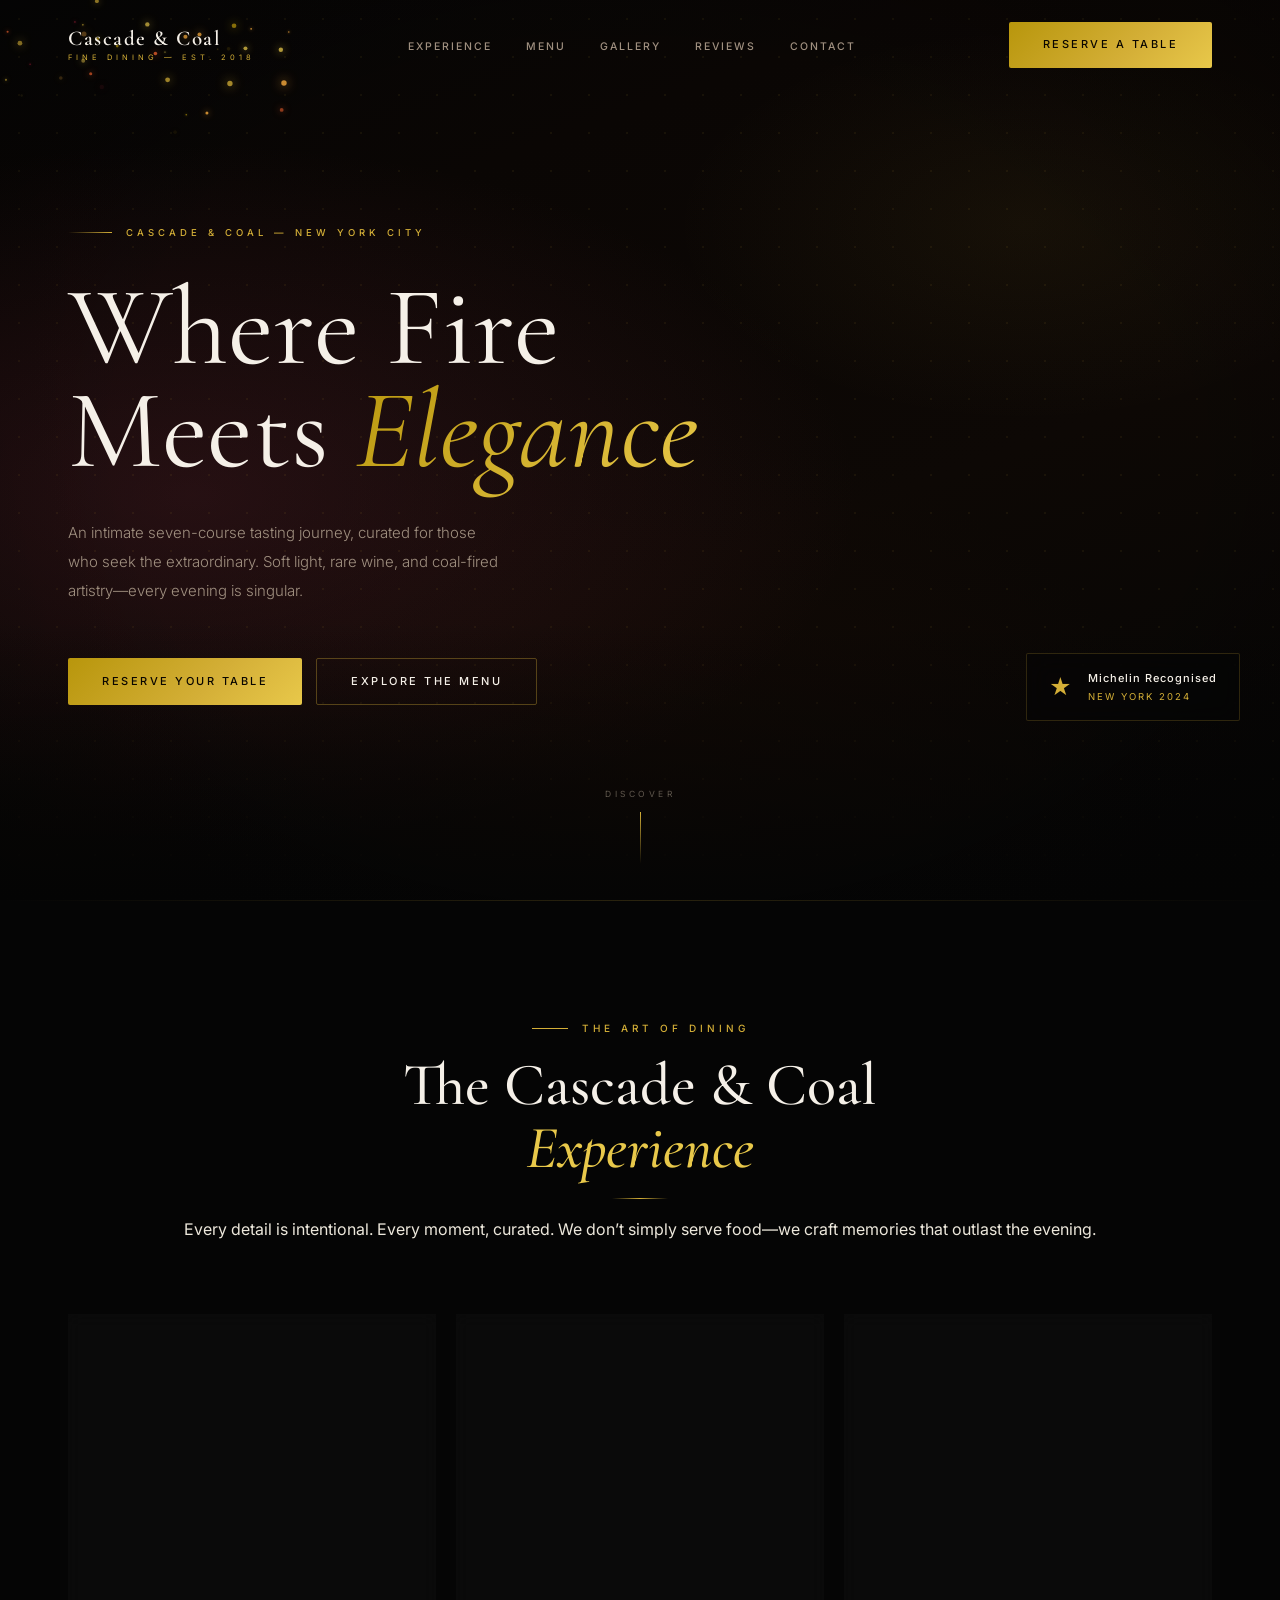
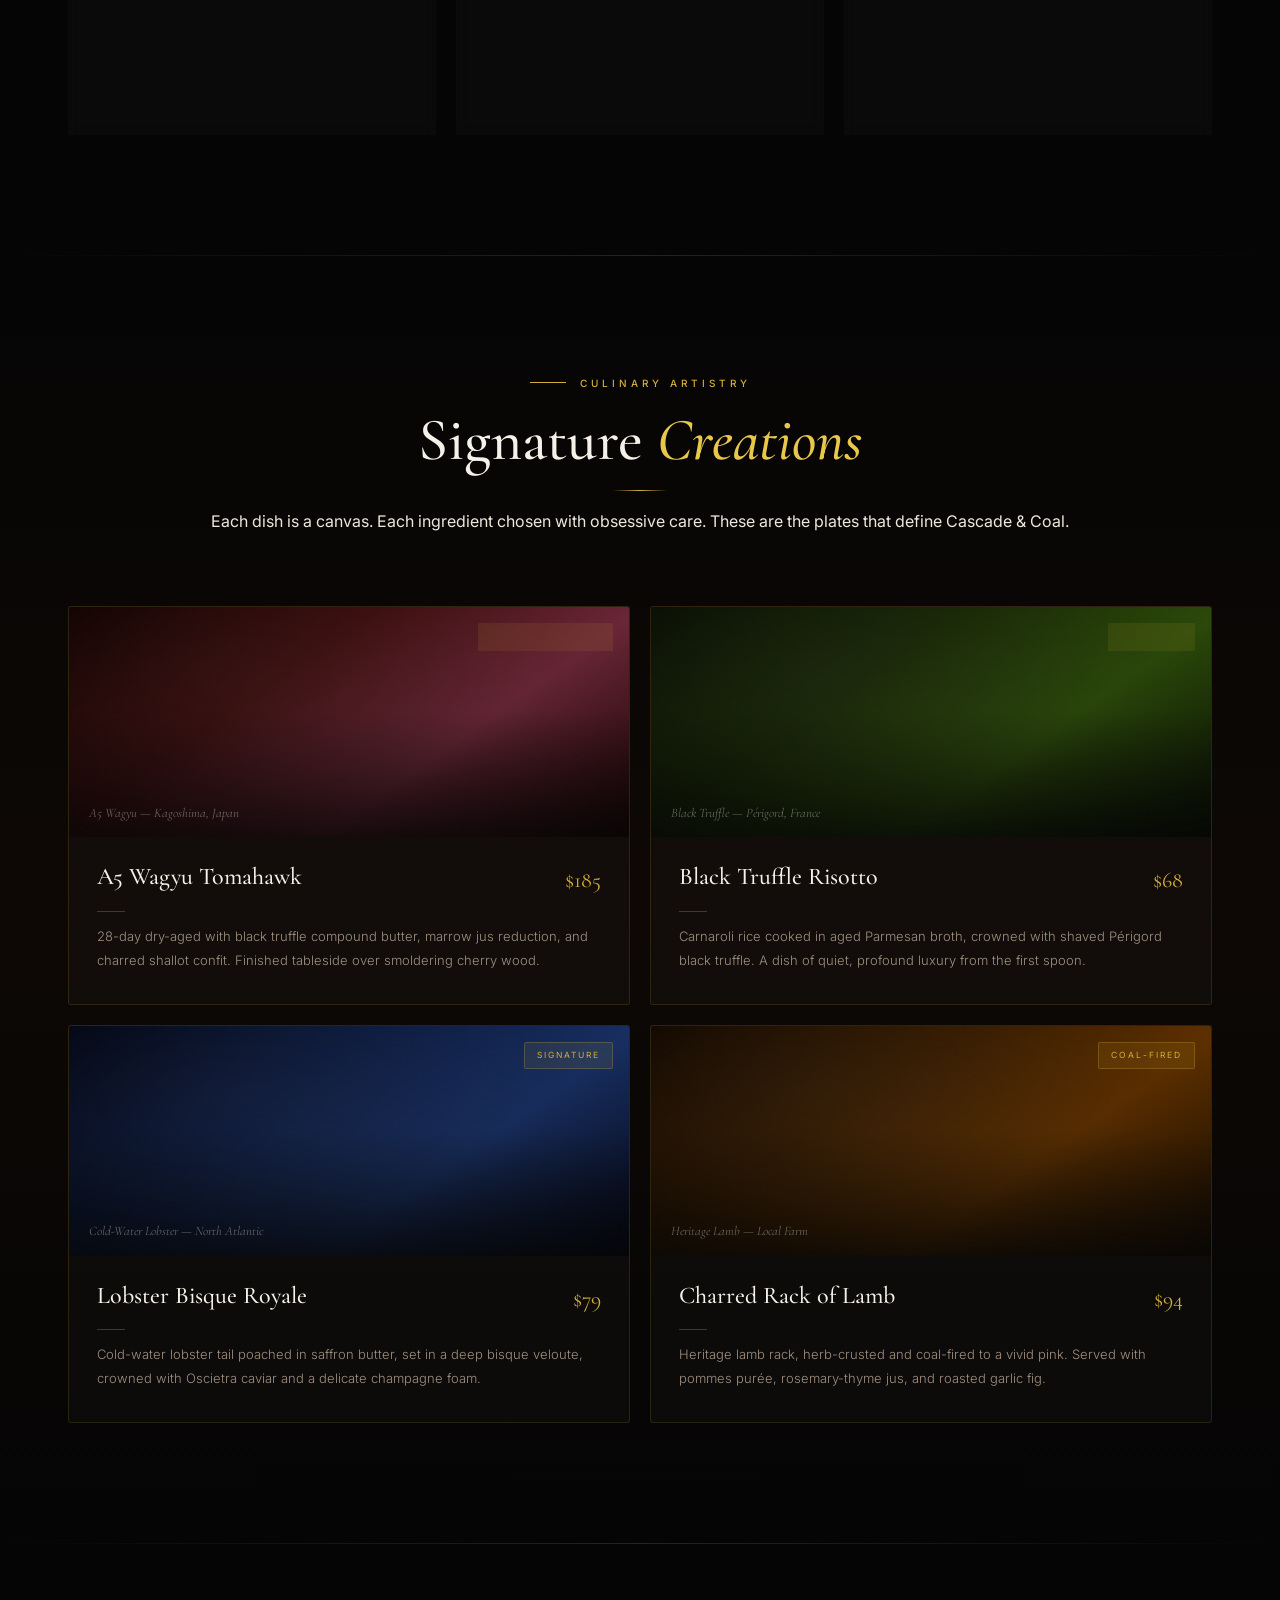
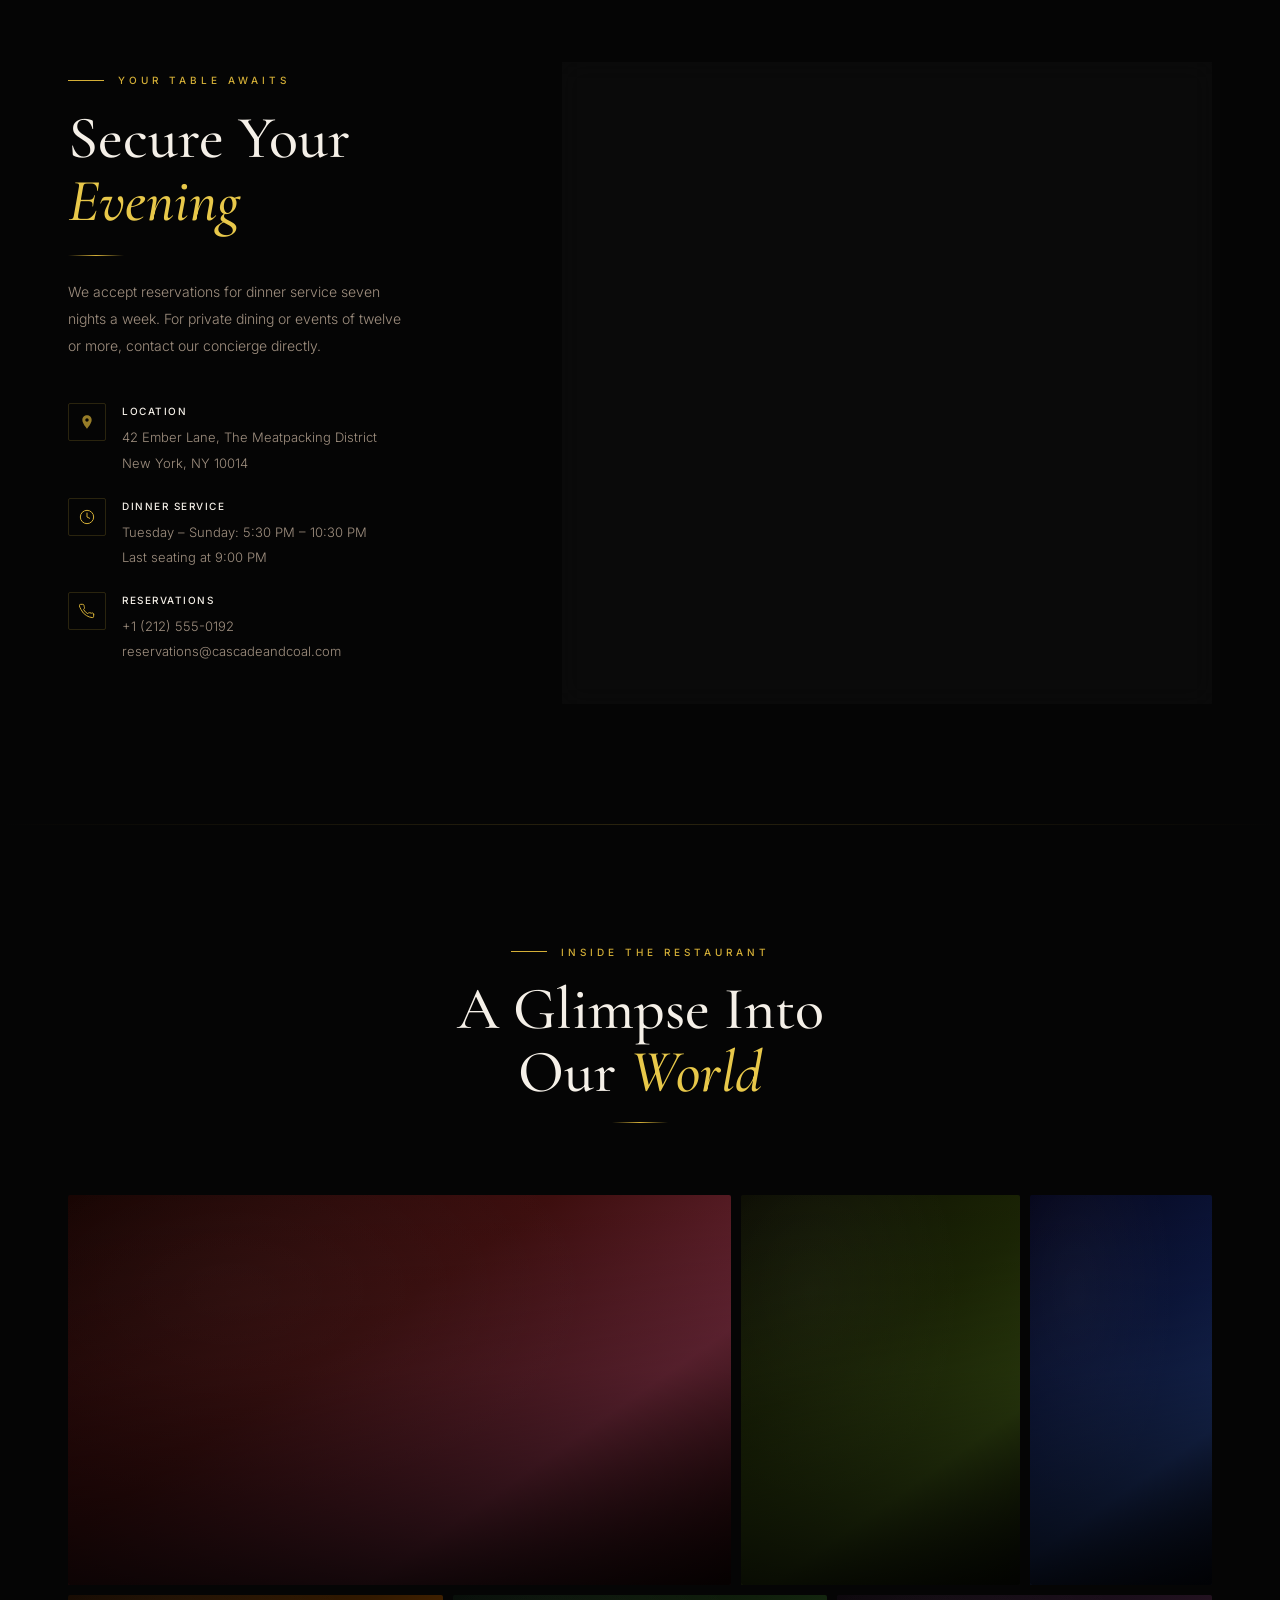
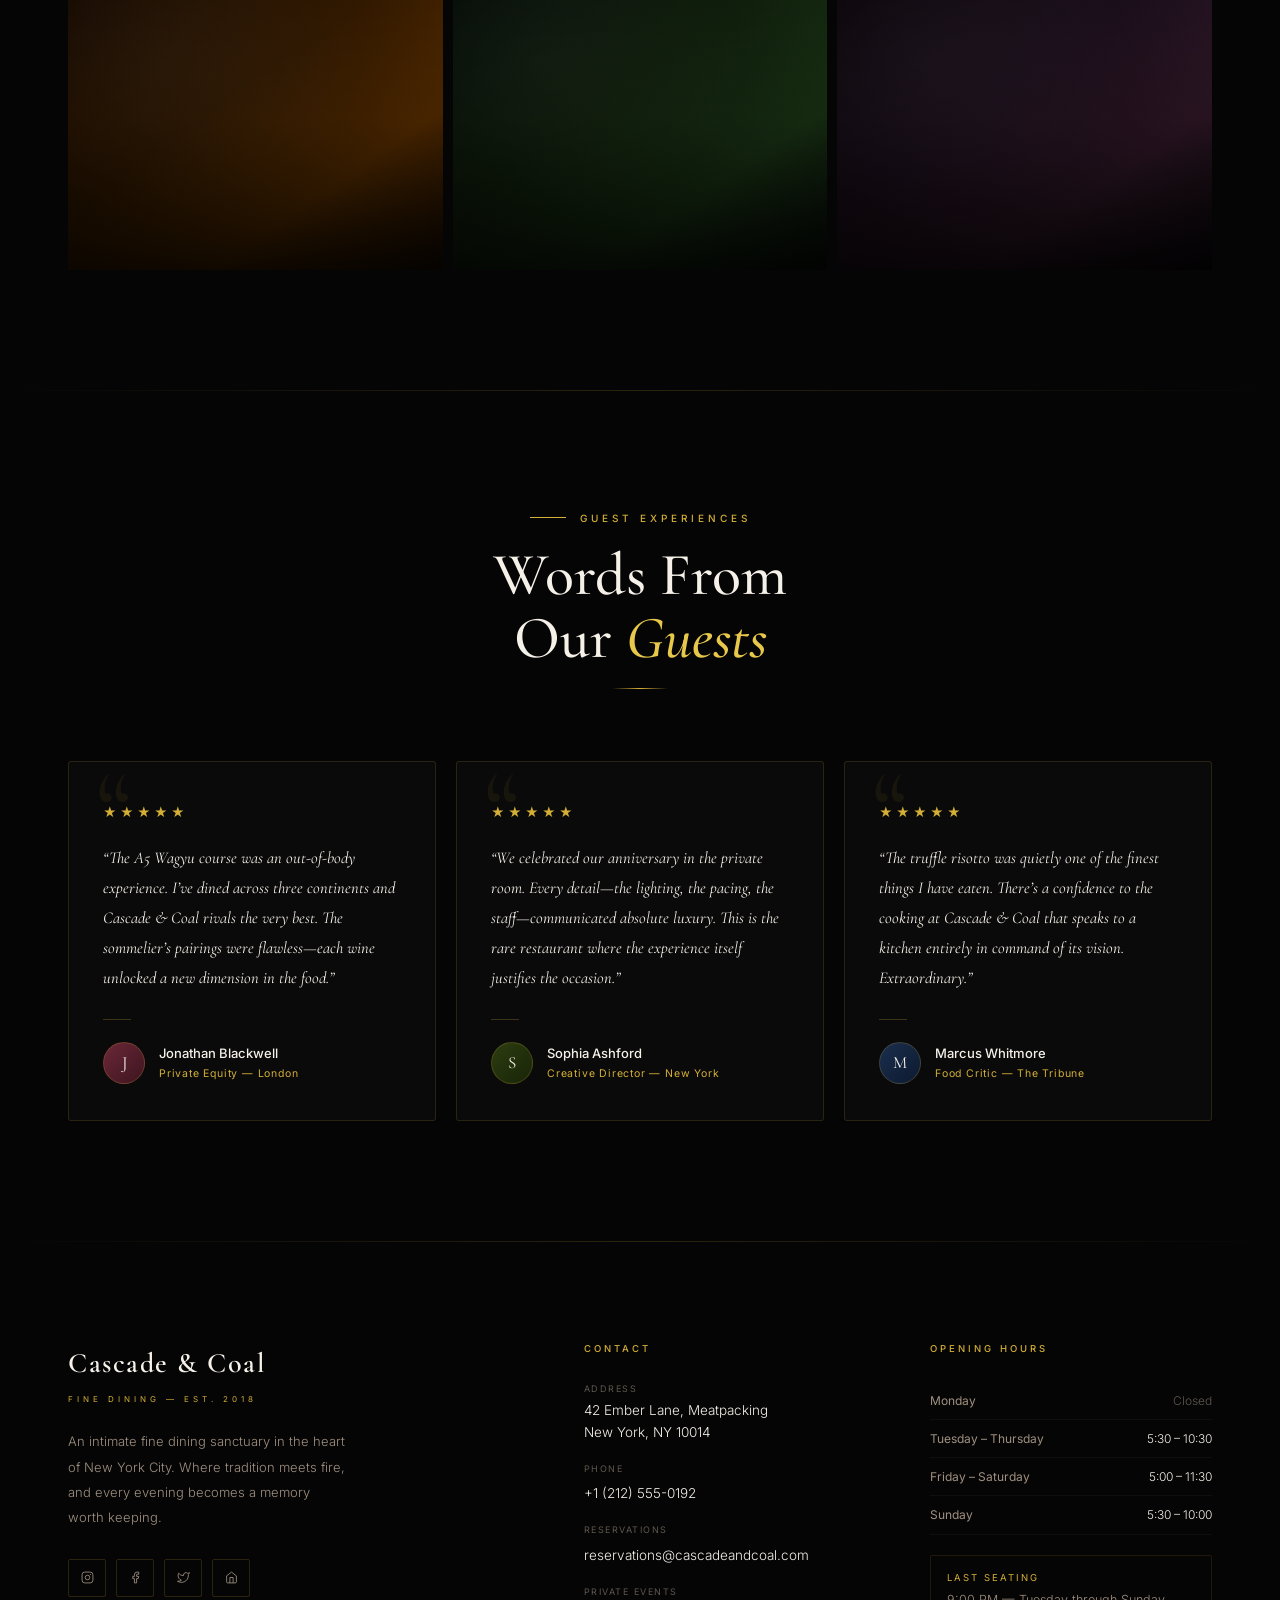
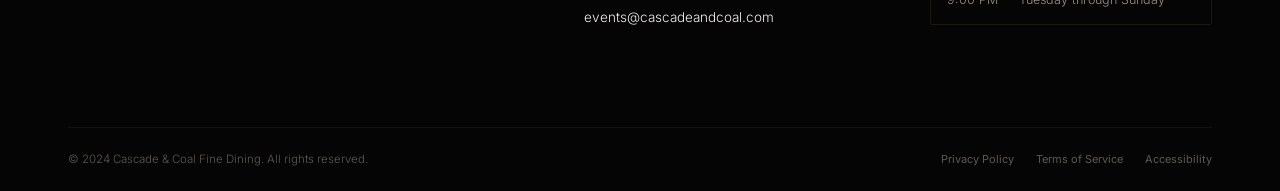
==== index.html @ a711cd00 "Add Cascade & Coal luxury restaurant landing page Single-file index.html with all sections: hero wit" ====
<!DOCTYPE html>
<html lang="en">
<head>
    <meta charset="UTF-8">
    <meta name="viewport" content="width=device-width, initial-scale=1.0">
    <title>Cascade & Coal — Fine Dining</title>
    <meta name="description" content="An intimate fine dining experience in the heart of New York City. Chef tasting menus, private reservations, and rare wine pairings.">
    <link rel="preconnect" href="https://fonts.googleapis.com">
    <link rel="preconnect" href="https://fonts.gstatic.com" crossorigin>
    <link href="https://fonts.googleapis.com/css2?family=Cormorant+Garamond:ital,wght@0,300;0,400;0,500;0,600;0,700;1,300;1,400;1,500&family=Playfair+Display:ital,wght@0,400;0,500;0,700;1,400&family=Inter:wght@300;400;500;600&display=swap" rel="stylesheet">

    <style>
        /* ============================================================
           CUSTOM PROPERTIES
        ============================================================ */
        :root {
            --black:          #050505;
            --dark-1:         #080604;
            --dark-2:         #0d0a07;
            --dark-3:         #141009;
            --charcoal:       #1c1610;
            --brown-deep:     #2a1a0a;
            --burgundy:       #6B2737;
            --burgundy-dim:   #3d1520;
            --gold:           #D4AF37;
            --gold-light:     #E8C84A;
            --gold-dim:       #B8960C;
            --gold-faint:     rgba(212,175,55,0.08);
            --cream:          #F5F0E8;
            --cream-muted:    #D9D0C0;
            --text-primary:   #EDE8DC;
            --text-secondary: #A09080;
            --text-muted:     #60584E;
            --glass-bg:       rgba(255,255,255,0.025);
            --glass-border:   rgba(212,175,55,0.15);
            --glass-hover:    rgba(212,175,55,0.38);
            --shadow-gold:    0 0 40px rgba(212,175,55,0.1);
            --shadow-deep:    0 24px 64px rgba(0,0,0,0.65);
            --section-pad:    120px;
        }

        /* ============================================================
           RESET & BASE
        ============================================================ */
        *, *::before, *::after { margin: 0; padding: 0; box-sizing: border-box; }

        html { scroll-behavior: smooth; font-size: 16px; }

        body {
            font-family: 'Inter', -apple-system, sans-serif;
            background: var(--black);
            color: var(--text-primary);
            line-height: 1.6;
            overflow-x: hidden;
        }

        img { display: block; max-width: 100%; }
        a { text-decoration: none; color: inherit; }
        button { cursor: pointer; border: none; background: none; font-family: inherit; }

        ::-webkit-scrollbar { width: 5px; }
        ::-webkit-scrollbar-track { background: var(--black); }
        ::-webkit-scrollbar-thumb { background: var(--gold-dim); border-radius: 3px; }

        /* ============================================================
           LAYOUT
        ============================================================ */
        .container {
            max-width: 1200px;
            margin: 0 auto;
            padding: 0 28px;
        }

        /* ============================================================
           TYPOGRAPHY UTILITIES
        ============================================================ */
        .eyebrow {
            display: inline-flex;
            align-items: center;
            gap: 14px;
            font-family: 'Inter', sans-serif;
            font-size: 10px;
            font-weight: 500;
            letter-spacing: 4px;
            text-transform: uppercase;
            color: var(--gold);
        }

        .eyebrow::before {
            content: '';
            display: block;
            width: 36px;
            height: 1px;
            background: var(--gold);
            flex-shrink: 0;
        }

        .section-title {
            font-family: 'Cormorant Garamond', Georgia, serif;
            font-size: clamp(38px, 5vw, 60px);
            font-weight: 500;
            color: var(--cream);
            line-height: 1.05;
        }

        .section-title em {
            font-style: italic;
            color: var(--gold-light);
        }

        .section-sub {
            font-size: 14px;
            font-weight: 300;
            color: var(--text-secondary);
            line-height: 1.95;
            max-width: 500px;
        }

        .gold-rule {
            width: 56px;
            height: 1px;
            background: linear-gradient(90deg, transparent, var(--gold), transparent);
        }

        .gold-rule.centered { margin: 0 auto; }

        .section-header {
            text-align: center;
            display: flex;
            flex-direction: column;
            align-items: center;
            gap: 18px;
            margin-bottom: 72px;
        }

        /* ============================================================
           BUTTONS
        ============================================================ */
        .btn {
            display: inline-flex;
            align-items: center;
            gap: 10px;
            padding: 14px 34px;
            font-family: 'Inter', sans-serif;
            font-size: 11px;
            font-weight: 500;
            letter-spacing: 2.5px;
            text-transform: uppercase;
            border-radius: 2px;
            transition: transform 0.3s ease, box-shadow 0.3s ease, background 0.3s ease, border-color 0.3s ease;
            position: relative;
            overflow: hidden;
            white-space: nowrap;
        }

        .btn::after {
            content: '';
            position: absolute;
            inset: 0;
            background: linear-gradient(135deg, rgba(255,255,255,0.12), transparent 60%);
            opacity: 0;
            transition: opacity 0.3s;
        }

        .btn:hover::after { opacity: 1; }

        .btn-gold {
            background: linear-gradient(135deg, var(--gold-dim) 0%, var(--gold) 60%, var(--gold-light) 100%);
            color: #0a0600;
        }

        .btn-gold:hover {
            transform: translateY(-2px);
            box-shadow: 0 8px 32px rgba(212,175,55,0.4);
        }

        .btn-outline {
            background: transparent;
            color: var(--cream);
            border: 1px solid rgba(212,175,55,0.35);
        }

        .btn-outline:hover {
            border-color: var(--gold);
            color: var(--gold);
            transform: translateY(-2px);
            box-shadow: 0 4px 20px rgba(212,175,55,0.12);
        }

        /* ============================================================
           NAVBAR
        ============================================================ */
        .navbar {
            position: fixed;
            top: 0; left: 0; right: 0;
            z-index: 1000;
            padding: 22px 0;
            transition: padding 0.4s ease, background 0.4s ease, border-color 0.4s ease;
            border-bottom: 1px solid transparent;
        }

        .navbar.scrolled {
            padding: 14px 0;
            background: rgba(5,5,5,0.94);
            backdrop-filter: blur(24px);
            -webkit-backdrop-filter: blur(24px);
            border-bottom-color: rgba(212,175,55,0.1);
        }

        .navbar-inner {
            display: flex;
            align-items: center;
            justify-content: space-between;
        }

        .logo {
            display: flex;
            flex-direction: column;
            line-height: 1;
        }

        .logo-name {
            font-family: 'Cormorant Garamond', serif;
            font-size: 21px;
            font-weight: 600;
            color: var(--cream);
            letter-spacing: 1.5px;
        }

        .logo-tag {
            font-family: 'Inter', sans-serif;
            font-size: 7.5px;
            letter-spacing: 4px;
            text-transform: uppercase;
            color: var(--gold);
            margin-top: 5px;
        }

        .nav-links {
            display: flex;
            align-items: center;
            gap: 34px;
            list-style: none;
        }

        .nav-links a {
            font-size: 10.5px;
            font-weight: 500;
            letter-spacing: 2px;
            text-transform: uppercase;
            color: var(--text-secondary);
            transition: color 0.3s;
            position: relative;
            padding-bottom: 2px;
        }

        .nav-links a::after {
            content: '';
            position: absolute;
            bottom: -2px; left: 0;
            width: 0; height: 1px;
            background: var(--gold);
            transition: width 0.3s;
        }

        .nav-links a:hover { color: var(--gold); }
        .nav-links a:hover::after { width: 100%; }

        .nav-right {
            display: flex;
            align-items: center;
            gap: 16px;
        }

        /* Hamburger */
        .hamburger {
            display: none;
            flex-direction: column;
            justify-content: center;
            gap: 5px;
            width: 32px;
            height: 32px;
            padding: 4px;
        }

        .hamburger span {
            display: block;
            width: 100%;
            height: 1px;
            background: var(--cream);
            transition: transform 0.35s ease, opacity 0.35s ease;
            transform-origin: center;
        }

        .hamburger.open span:nth-child(1) { transform: translateY(6px) rotate(45deg); }
        .hamburger.open span:nth-child(2) { opacity: 0; transform: scaleX(0); }
        .hamburger.open span:nth-child(3) { transform: translateY(-6px) rotate(-45deg); }

        /* Mobile Menu Drawer */
        .mobile-drawer {
            position: fixed;
            inset: 0;
            z-index: 999;
            background: rgba(5,5,5,0.97);
            backdrop-filter: blur(20px);
            display: flex;
            flex-direction: column;
            align-items: center;
            justify-content: center;
            gap: 32px;
            opacity: 0;
            pointer-events: none;
            transition: opacity 0.4s ease;
        }

        .mobile-drawer.open {
            opacity: 1;
            pointer-events: all;
        }

        .mobile-drawer a {
            font-family: 'Cormorant Garamond', serif;
            font-size: 38px;
            font-weight: 400;
            color: var(--cream);
            letter-spacing: 2px;
            transition: color 0.3s;
        }

        .mobile-drawer a:hover { color: var(--gold); }

        .mobile-drawer .drawer-rule {
            width: 1px;
            height: 40px;
            background: linear-gradient(to bottom, transparent, var(--gold), transparent);
        }

        /* ============================================================
           HERO
        ============================================================ */
        .hero {
            position: relative;
            min-height: 100vh;
            display: flex;
            align-items: center;
            overflow: hidden;
        }

        .hero-bg {
            position: absolute;
            inset: 0;
            background:
                radial-gradient(ellipse 80% 60% at 15% 55%, rgba(107,39,55,0.28) 0%, transparent 65%),
                radial-gradient(ellipse 50% 40% at 80% 25%, rgba(212,175,55,0.055) 0%, transparent 55%),
                radial-gradient(ellipse 60% 60% at 50% 90%, rgba(20,10,5,0.9) 0%, transparent 70%),
                linear-gradient(160deg, #08040210 0%, #0a0604 25%, #0d0805 60%, #050505 100%);
        }

        /* Dot grid */
        .hero-bg::before {
            content: '';
            position: absolute;
            inset: 0;
            background-image: radial-gradient(circle, rgba(212,175,55,0.07) 1px, transparent 1px);
            background-size: 38px 38px;
        }

        /* Bottom vignette */
        .hero-bg::after {
            content: '';
            position: absolute;
            bottom: 0; left: 0; right: 0;
            height: 280px;
            background: linear-gradient(to top, var(--black), transparent);
        }

        /* Ember canvas */
        #ember-canvas {
            position: absolute;
            inset: 0;
            z-index: 1;
            pointer-events: none;
        }

        /* Cinematic vignette overlay */
        .hero-vignette {
            position: absolute;
            inset: 0;
            z-index: 2;
            background: radial-gradient(ellipse 100% 100% at 50% 50%, transparent 40%, rgba(0,0,0,0.55) 100%);
            pointer-events: none;
        }

        .hero-content {
            position: relative;
            z-index: 3;
            padding-top: 110px;
            padding-bottom: 80px;
        }

        .hero-eyebrow {
            display: flex;
            align-items: center;
            gap: 14px;
            margin-bottom: 36px;
            opacity: 0;
            animation: fadeUp 0.9s cubic-bezier(0.22,1,0.36,1) 0.15s forwards;
        }

        .hero-eyebrow-line {
            width: 44px; height: 1px;
            background: linear-gradient(90deg, transparent, var(--gold));
        }

        .hero-eyebrow-text {
            font-size: 9.5px;
            font-weight: 500;
            letter-spacing: 4px;
            text-transform: uppercase;
            color: var(--gold);
        }

        .hero-title {
            font-family: 'Cormorant Garamond', serif;
            font-size: clamp(58px, 9.5vw, 112px);
            font-weight: 400;
            line-height: 0.92;
            color: var(--cream);
            max-width: 820px;
            margin-bottom: 36px;
            opacity: 0;
            animation: fadeUp 0.9s cubic-bezier(0.22,1,0.36,1) 0.32s forwards;
        }

        .hero-title em {
            font-style: italic;
            background: linear-gradient(135deg, var(--gold-dim), var(--gold-light));
            -webkit-background-clip: text;
            -webkit-text-fill-color: transparent;
            background-clip: text;
        }

        .hero-desc {
            font-size: 15px;
            font-weight: 300;
            color: var(--text-secondary);
            max-width: 440px;
            line-height: 1.95;
            margin-bottom: 52px;
            opacity: 0;
            animation: fadeUp 0.9s cubic-bezier(0.22,1,0.36,1) 0.5s forwards;
        }

        .hero-actions {
            display: flex;
            gap: 14px;
            flex-wrap: wrap;
            opacity: 0;
            animation: fadeUp 0.9s cubic-bezier(0.22,1,0.36,1) 0.68s forwards;
        }

        /* Award badge */
        .hero-badge {
            position: absolute;
            bottom: 64px;
            right: 0;
            display: flex;
            align-items: center;
            gap: 16px;
            border: 1px solid rgba(212,175,55,0.2);
            padding: 16px 22px;
            border-radius: 2px;
            background: rgba(5,5,5,0.6);
            backdrop-filter: blur(12px);
            opacity: 0;
            animation: fadeIn 1s ease 1.1s forwards;
            z-index: 3;
        }

        .hero-badge-star {
            font-size: 22px;
            color: var(--gold);
            line-height: 1;
        }

        .hero-badge-text {
            display: flex;
            flex-direction: column;
            gap: 2px;
        }

        .hero-badge-title {
            font-size: 11px;
            font-weight: 500;
            color: var(--cream);
            letter-spacing: 1px;
        }

        .hero-badge-sub {
            font-size: 9.5px;
            letter-spacing: 2px;
            text-transform: uppercase;
            color: var(--gold);
        }

        /* Scroll indicator */
        .scroll-hint {
            position: absolute;
            bottom: 36px;
            left: 50%;
            transform: translateX(-50%);
            z-index: 3;
            display: flex;
            flex-direction: column;
            align-items: center;
            gap: 10px;
            opacity: 0;
            animation: fadeIn 1s ease 1.4s forwards;
        }

        .scroll-hint-label {
            font-size: 8.5px;
            letter-spacing: 3.5px;
            text-transform: uppercase;
            color: var(--text-muted);
        }

        .scroll-hint-line {
            width: 1px;
            height: 52px;
            background: linear-gradient(to bottom, var(--gold), transparent);
            animation: pulse-line 2.2s ease-in-out infinite;
        }

        @keyframes pulse-line {
            0%, 100% { opacity: 0.25; transform: scaleY(0.8); }
            50%       { opacity: 1;    transform: scaleY(1); }
        }

        /* ============================================================
           EXPERIENCE
        ============================================================ */
        .experience {
            padding: var(--section-pad) 0;
            position: relative;
        }

        .experience::before {
            content: '';
            position: absolute;
            top: 0; left: 0; right: 0;
            height: 1px;
            background: linear-gradient(90deg, transparent, rgba(212,175,55,0.18), transparent);
        }

        .exp-grid {
            display: grid;
            grid-template-columns: repeat(3, 1fr);
            gap: 20px;
        }

        .exp-card {
            position: relative;
            background: var(--glass-bg);
            border: 1px solid var(--glass-border);
            border-radius: 3px;
            padding: 48px 36px 44px;
            overflow: hidden;
            transition: transform 0.4s cubic-bezier(0.22,1,0.36,1), border-color 0.4s, box-shadow 0.4s;
            backdrop-filter: blur(8px);
        }

        .exp-card::before {
            content: '';
            position: absolute;
            top: 0; left: 0; right: 0;
            height: 2px;
            background: linear-gradient(90deg, transparent, var(--gold), transparent);
            opacity: 0;
            transition: opacity 0.4s;
        }

        .exp-card::after {
            content: '';
            position: absolute;
            inset: 0;
            background: radial-gradient(ellipse 80% 50% at 50% -10%, rgba(212,175,55,0.06), transparent);
            opacity: 0;
            transition: opacity 0.4s;
        }

        .exp-card:hover {
            transform: translateY(-10px);
            border-color: var(--glass-hover);
            box-shadow: var(--shadow-gold), var(--shadow-deep);
        }

        .exp-card:hover::before,
        .exp-card:hover::after { opacity: 1; }

        .exp-num {
            position: absolute;
            top: 16px; right: 22px;
            font-family: 'Cormorant Garamond', serif;
            font-size: 88px;
            font-weight: 300;
            color: rgba(212,175,55,0.055);
            line-height: 1;
            pointer-events: none;
            user-select: none;
        }

        .exp-icon {
            width: 48px;
            height: 48px;
            margin-bottom: 28px;
            position: relative;
            z-index: 1;
        }

        .exp-title {
            font-family: 'Cormorant Garamond', serif;
            font-size: 27px;
            font-weight: 500;
            color: var(--cream);
            line-height: 1.2;
            margin-bottom: 16px;
            position: relative;
            z-index: 1;
        }

        .exp-desc {
            font-size: 13.5px;
            font-weight: 300;
            color: var(--text-secondary);
            line-height: 1.9;
            position: relative;
            z-index: 1;
        }

        .exp-tag {
            display: inline-block;
            margin-top: 22px;
            font-size: 9.5px;
            font-weight: 500;
            letter-spacing: 2.5px;
            text-transform: uppercase;
            color: var(--gold);
            border-bottom: 1px solid rgba(212,175,55,0.28);
            padding-bottom: 3px;
            position: relative;
            z-index: 1;
        }

        /* ============================================================
           MENU
        ============================================================ */
        .menu-section {
            padding: var(--section-pad) 0;
            background: linear-gradient(180deg, var(--black) 0%, #0d0805 50%, var(--black) 100%);
            position: relative;
        }

        .menu-section::before {
            content: '';
            position: absolute;
            top: 0; left: 0; right: 0;
            height: 1px;
            background: linear-gradient(90deg, transparent, rgba(212,175,55,0.18), transparent);
        }

        .menu-grid {
            display: grid;
            grid-template-columns: repeat(2, 1fr);
            gap: 20px;
        }

        .menu-card {
            border: 1px solid var(--glass-border);
            border-radius: 3px;
            overflow: hidden;
            transition: transform 0.4s cubic-bezier(0.22,1,0.36,1), border-color 0.4s, box-shadow 0.4s;
            background: var(--glass-bg);
        }

        .menu-card:hover {
            transform: translateY(-7px);
            border-color: rgba(212,175,55,0.32);
            box-shadow: 0 20px 52px rgba(0,0,0,0.55), 0 0 24px rgba(212,175,55,0.07);
        }

        .dish-visual {
            height: 230px;
            position: relative;
            overflow: hidden;
        }

        .dish-visual-1 { background: linear-gradient(145deg, #110200 0%, #3a0d0d 35%, #6B2737 65%, #1f0505 100%); }
        .dish-visual-2 { background: linear-gradient(145deg, #080e03 0%, #172605 35%, #2c4a0a 65%, #0a1403 100%); }
        .dish-visual-3 { background: linear-gradient(145deg, #030614 0%, #0c1a3d 35%, #182f62 65%, #06091a 100%); }
        .dish-visual-4 { background: linear-gradient(145deg, #120800 0%, #341a00 35%, #5e3000 65%, #1c0e00 100%); }

        .dish-visual::before {
            content: '';
            position: absolute;
            inset: 0;
            background: linear-gradient(to top, rgba(5,5,5,0.82) 0%, rgba(5,5,5,0.1) 55%, transparent 100%);
        }

        /* Subtle inner light */
        .dish-visual::after {
            content: '';
            position: absolute;
            inset: 0;
            background: radial-gradient(ellipse 60% 60% at 30% 30%, rgba(255,255,255,0.03), transparent);
        }

        .dish-badge {
            position: absolute;
            top: 16px; right: 16px;
            font-size: 8.5px;
            letter-spacing: 2px;
            text-transform: uppercase;
            color: var(--gold);
            background: rgba(212,175,55,0.1);
            border: 1px solid rgba(212,175,55,0.25);
            padding: 6px 12px;
            border-radius: 2px;
            backdrop-filter: blur(8px);
            z-index: 1;
        }

        .dish-origin {
            position: absolute;
            bottom: 14px; left: 20px;
            font-family: 'Cormorant Garamond', serif;
            font-size: 13px;
            font-style: italic;
            color: rgba(245,240,232,0.38);
            z-index: 1;
        }

        .menu-card-body {
            padding: 26px 28px 32px;
        }

        .menu-card-top {
            display: flex;
            justify-content: space-between;
            align-items: flex-start;
            margin-bottom: 10px;
        }

        .dish-name {
            font-family: 'Cormorant Garamond', serif;
            font-size: 24px;
            font-weight: 500;
            color: var(--cream);
            line-height: 1.15;
        }

        .dish-price {
            font-family: 'Cormorant Garamond', serif;
            font-size: 22px;
            color: var(--gold);
            margin-left: 16px;
            white-space: nowrap;
            flex-shrink: 0;
        }

        .dish-rule {
            width: 28px; height: 1px;
            background: rgba(212,175,55,0.28);
            margin: 12px 0;
        }

        .dish-desc {
            font-size: 13px;
            font-weight: 300;
            color: var(--text-secondary);
            line-height: 1.85;
        }

        /* ============================================================
           RESERVATION
        ============================================================ */
        .reservation {
            padding: var(--section-pad) 0;
            position: relative;
        }

        .reservation::before {
            content: '';
            position: absolute;
            top: 0; left: 0; right: 0;
            height: 1px;
            background: linear-gradient(90deg, transparent, rgba(212,175,55,0.18), transparent);
        }

        .res-inner {
            display: grid;
            grid-template-columns: 1fr 1.6fr;
            gap: 88px;
            align-items: start;
        }

        .res-info .section-title { margin-bottom: 20px; }

        .res-info .section-sub {
            margin-bottom: 44px;
            max-width: 340px;
        }

        .res-detail {
            display: flex;
            align-items: flex-start;
            gap: 16px;
            margin-bottom: 22px;
        }

        .res-detail-icon {
            width: 38px; height: 38px;
            border: 1px solid rgba(212,175,55,0.18);
            border-radius: 2px;
            display: flex;
            align-items: center;
            justify-content: center;
            flex-shrink: 0;
        }

        .res-detail-icon svg {
            width: 16px; height: 16px;
        }

        .res-detail-text strong {
            display: block;
            font-size: 10px;
            font-weight: 500;
            letter-spacing: 1.5px;
            text-transform: uppercase;
            color: var(--cream);
            margin-bottom: 5px;
        }

        .res-detail-text span {
            font-size: 13px;
            font-weight: 300;
            color: var(--text-secondary);
            line-height: 1.7;
        }

        /* Form */
        .res-form-wrap {
            background: var(--glass-bg);
            border: 1px solid var(--glass-border);
            border-radius: 3px;
            padding: 48px 44px;
            backdrop-filter: blur(12px);
        }

        .form-grid {
            display: grid;
            grid-template-columns: 1fr 1fr;
            gap: 20px;
        }

        .form-group {
            display: flex;
            flex-direction: column;
            gap: 9px;
        }

        .form-group.span-2 { grid-column: 1 / -1; }

        .form-label {
            font-size: 9.5px;
            font-weight: 500;
            letter-spacing: 2.5px;
            text-transform: uppercase;
            color: var(--gold);
        }

        .form-control {
            width: 100%;
            background: rgba(255,255,255,0.025);
            border: 1px solid rgba(212,175,55,0.14);
            border-radius: 2px;
            padding: 13px 16px;
            color: var(--cream);
            font-family: 'Inter', sans-serif;
            font-size: 13.5px;
            font-weight: 300;
            transition: border-color 0.3s, background 0.3s, box-shadow 0.3s;
            -webkit-appearance: none;
            appearance: none;
            color-scheme: dark;
        }

        .form-control::placeholder { color: var(--text-muted); }

        .form-control:focus {
            outline: none;
            border-color: rgba(212,175,55,0.45);
            background: rgba(255,255,255,0.04);
            box-shadow: 0 0 0 3px rgba(212,175,55,0.06);
        }

        .form-control.invalid {
            border-color: rgba(200,60,60,0.55) !important;
        }

        .form-select {
            background-image: url("data:image/svg+xml,%3Csvg xmlns='http://www.w3.org/2000/svg' width='10' height='6' viewBox='0 0 10 6'%3E%3Cpath d='M1 1l4 4 4-4' stroke='%23B8960C' stroke-width='1.5' fill='none' stroke-linecap='round'/%3E%3C/svg%3E");
            background-repeat: no-repeat;
            background-position: right 14px center;
            padding-right: 38px;
        }

        .form-select option { background: #1a1007; color: var(--cream); }

        textarea.form-control {
            min-height: 96px;
            resize: vertical;
            line-height: 1.7;
        }

        .form-error-msg {
            font-size: 10.5px;
            color: #cc5050;
            display: none;
            margin-top: -4px;
        }

        .form-error-msg.show { display: block; }

        .form-submit {
            width: 100%;
            padding: 17px;
        }

        /* ============================================================
           SUCCESS OVERLAY
        ============================================================ */
        .success-overlay {
            position: fixed;
            inset: 0;
            z-index: 3000;
            background: rgba(0,0,0,0.88);
            backdrop-filter: blur(16px);
            display: flex;
            align-items: center;
            justify-content: center;
            padding: 24px;
            opacity: 0;
            pointer-events: none;
            transition: opacity 0.4s;
        }

        .success-overlay.show {
            opacity: 1;
            pointer-events: all;
        }

        .success-box {
            background: linear-gradient(145deg, #0e0a06, #1c1208);
            border: 1px solid rgba(212,175,55,0.32);
            border-radius: 3px;
            padding: 60px 52px;
            max-width: 480px;
            width: 100%;
            text-align: center;
            transform: scale(0.88) translateY(20px);
            transition: transform 0.45s cubic-bezier(0.22,1,0.36,1);
        }

        .success-overlay.show .success-box {
            transform: scale(1) translateY(0);
        }

        .success-check {
            width: 58px; height: 58px;
            border: 1px solid rgba(212,175,55,0.35);
            border-radius: 50%;
            display: flex;
            align-items: center;
            justify-content: center;
            margin: 0 auto 24px;
        }

        .success-check svg {
            width: 22px; height: 22px;
            stroke: var(--gold);
            stroke-width: 1.5;
            fill: none;
        }

        .success-label {
            font-size: 9.5px;
            letter-spacing: 4px;
            text-transform: uppercase;
            color: var(--gold);
            margin-bottom: 10px;
        }

        .success-res {
            font-family: 'Cormorant Garamond', serif;
            font-size: 44px;
            font-weight: 400;
            color: var(--cream);
            letter-spacing: 5px;
            margin-bottom: 22px;
        }

        .success-text {
            font-size: 13.5px;
            font-weight: 300;
            color: var(--text-secondary);
            line-height: 1.85;
            margin-bottom: 36px;
        }

        /* ============================================================
           GALLERY
        ============================================================ */
        .gallery {
            padding: var(--section-pad) 0;
            background: linear-gradient(180deg, var(--black) 0%, #09070300 100%);
            position: relative;
        }

        .gallery::before {
            content: '';
            position: absolute;
            top: 0; left: 0; right: 0;
            height: 1px;
            background: linear-gradient(90deg, transparent, rgba(212,175,55,0.18), transparent);
        }

        .gallery-grid {
            display: grid;
            grid-template-columns: repeat(12, 1fr);
            gap: 10px;
        }

        .g-item { position: relative; overflow: hidden; border-radius: 2px; cursor: pointer; }
        .g-item:nth-child(1) { grid-column: 1 / 8;  height: 390px; }
        .g-item:nth-child(2) { grid-column: 8 / 11; height: 390px; }
        .g-item:nth-child(3) { grid-column: 11/ 13; height: 390px; }
        .g-item:nth-child(4) { grid-column: 1 / 5;  height: 275px; }
        .g-item:nth-child(5) { grid-column: 5 / 9;  height: 275px; }
        .g-item:nth-child(6) { grid-column: 9 / 13; height: 275px; }

        .gb-1 { background: linear-gradient(145deg, #150200, #3d0e0e 40%, #6B2737 70%, #1d0404); }
        .gb-2 { background: linear-gradient(145deg, #0b0c02, #1c2605 40%, #324510 70%, #0c1104); }
        .gb-3 { background: linear-gradient(145deg, #04051a, #0d1840 40%, #1a2e60 70%, #060a18); }
        .gb-4 { background: linear-gradient(145deg, #150900, #321900 40%, #5a2e00 70%, #1e0e00); }
        .gb-5 { background: linear-gradient(145deg, #050c07, #101f0c 40%, #1a3515 70%, #080e08); }
        .gb-6 { background: linear-gradient(145deg, #0a050a, #1c0f1c 40%, #311828 70%, #0c080c); }

        .g-item::before {
            content: '';
            position: absolute;
            inset: 0;
            background: linear-gradient(to top, rgba(0,0,0,0.82) 0%, rgba(0,0,0,0.22) 55%, transparent 100%);
            z-index: 1;
            transition: background 0.45s;
        }

        .g-item:hover::before {
            background: linear-gradient(to top, rgba(0,0,0,0.92) 0%, rgba(0,0,0,0.42) 65%, rgba(0,0,0,0.12) 100%);
        }

        /* Subtle internal gradient shimmer */
        .g-item::after {
            content: '';
            position: absolute;
            inset: 0;
            background: radial-gradient(ellipse 55% 55% at 25% 25%, rgba(255,255,255,0.035), transparent);
            pointer-events: none;
        }

        .g-overlay {
            position: absolute;
            inset: 0;
            z-index: 2;
            display: flex;
            flex-direction: column;
            justify-content: flex-end;
            padding: 22px 24px;
        }

        .g-label {
            font-size: 8.5px;
            letter-spacing: 3px;
            text-transform: uppercase;
            color: var(--gold);
            margin-bottom: 5px;
            opacity: 0;
            transform: translateY(8px);
            transition: opacity 0.4s, transform 0.4s;
        }

        .g-title {
            font-family: 'Cormorant Garamond', serif;
            font-size: 21px;
            color: var(--cream);
            opacity: 0;
            transform: translateY(8px);
            transition: opacity 0.4s 0.04s, transform 0.4s 0.04s;
        }

        .g-item:hover .g-label,
        .g-item:hover .g-title {
            opacity: 1;
            transform: translateY(0);
        }

        /* ============================================================
           REVIEWS
        ============================================================ */
        .reviews {
            padding: var(--section-pad) 0;
            position: relative;
        }

        .reviews::before {
            content: '';
            position: absolute;
            top: 0; left: 0; right: 0;
            height: 1px;
            background: linear-gradient(90deg, transparent, rgba(212,175,55,0.18), transparent);
        }

        .review-grid {
            display: grid;
            grid-template-columns: repeat(3, 1fr);
            gap: 20px;
        }

        .review-card {
            background: var(--glass-bg);
            border: 1px solid var(--glass-border);
            border-radius: 3px;
            padding: 40px 34px 36px;
            position: relative;
            transition: transform 0.4s cubic-bezier(0.22,1,0.36,1), border-color 0.4s, box-shadow 0.4s;
            overflow: hidden;
        }

        .review-card::before {
            content: '\201C';
            position: absolute;
            top: -8px; left: 26px;
            font-family: 'Cormorant Garamond', serif;
            font-size: 110px;
            color: rgba(212,175,55,0.07);
            line-height: 1;
            pointer-events: none;
            user-select: none;
        }

        .review-card:hover {
            transform: translateY(-7px);
            border-color: rgba(212,175,55,0.28);
            box-shadow: 0 20px 52px rgba(0,0,0,0.45), 0 0 18px rgba(212,175,55,0.06);
        }

        .review-stars {
            display: flex;
            gap: 3px;
            margin-bottom: 20px;
            position: relative;
            z-index: 1;
        }

        .star { color: var(--gold); font-size: 13px; }

        .review-text {
            font-family: 'Cormorant Garamond', serif;
            font-size: 16.5px;
            font-style: italic;
            color: var(--cream);
            line-height: 1.82;
            margin-bottom: 26px;
            position: relative;
            z-index: 1;
        }

        .review-rule { width: 28px; height: 1px; background: rgba(212,175,55,0.25); margin-bottom: 22px; }

        .reviewer {
            display: flex;
            align-items: center;
            gap: 14px;
        }

        .reviewer-avatar {
            width: 42px; height: 42px;
            border-radius: 50%;
            border: 1px solid rgba(212,175,55,0.22);
            display: flex;
            align-items: center;
            justify-content: center;
            font-family: 'Cormorant Garamond', serif;
            font-size: 17px;
            color: var(--cream);
            flex-shrink: 0;
        }

        .av-1 { background: linear-gradient(135deg, #6B2737, #3d1520); }
        .av-2 { background: linear-gradient(135deg, #2c3d10, #192408); }
        .av-3 { background: linear-gradient(135deg, #1a2e4d, #0d1a30); }

        .reviewer-name {
            font-size: 13px;
            font-weight: 500;
            color: var(--cream);
        }

        .reviewer-role {
            font-size: 10.5px;
            color: var(--gold);
            letter-spacing: 0.8px;
            margin-top: 2px;
        }

        /* ============================================================
           CONTACT & FOOTER
        ============================================================ */
        .footer {
            padding: 100px 0 0;
            position: relative;
        }

        .footer::before {
            content: '';
            position: absolute;
            top: 0; left: 0; right: 0;
            height: 1px;
            background: linear-gradient(90deg, transparent, rgba(212,175,55,0.18), transparent);
        }

        .footer-grid {
            display: grid;
            grid-template-columns: 1.6fr 1fr 1fr;
            gap: 64px;
            padding-bottom: 80px;
        }

        .footer-brand-name {
            font-family: 'Cormorant Garamond', serif;
            font-size: 28px;
            font-weight: 600;
            color: var(--cream);
            letter-spacing: 1.5px;
            display: block;
            margin-bottom: 7px;
        }

        .footer-brand-tag {
            display: block;
            font-size: 8px;
            letter-spacing: 4px;
            text-transform: uppercase;
            color: var(--gold);
            margin-bottom: 24px;
        }

        .footer-brand-desc {
            font-size: 13px;
            font-weight: 300;
            color: var(--text-secondary);
            line-height: 1.95;
            max-width: 280px;
            margin-bottom: 28px;
        }

        .social-row {
            display: flex;
            gap: 10px;
        }

        .social-btn {
            width: 38px; height: 38px;
            border: 1px solid rgba(212,175,55,0.18);
            border-radius: 2px;
            display: flex;
            align-items: center;
            justify-content: center;
            transition: border-color 0.3s, background 0.3s;
        }

        .social-btn svg {
            width: 13px; height: 13px;
            stroke: var(--text-secondary);
            fill: none;
            stroke-width: 1.6;
            transition: stroke 0.3s;
        }

        .social-btn:hover {
            border-color: var(--gold);
            background: rgba(212,175,55,0.06);
        }

        .social-btn:hover svg { stroke: var(--gold); }

        .footer-col-heading {
            font-size: 9.5px;
            font-weight: 500;
            letter-spacing: 3px;
            text-transform: uppercase;
            color: var(--gold);
            margin-bottom: 26px;
        }

        .footer-contact-item { margin-bottom: 18px; }

        .footer-contact-label {
            font-size: 9px;
            letter-spacing: 1.5px;
            text-transform: uppercase;
            color: var(--text-muted);
            margin-bottom: 4px;
        }

        .footer-contact-val {
            font-size: 13.5px;
            font-weight: 300;
            color: var(--cream);
            line-height: 1.6;
            transition: color 0.3s;
        }

        a.footer-contact-val:hover { color: var(--gold); }

        .hours-row {
            display: flex;
            justify-content: space-between;
            align-items: center;
            padding: 9px 0;
            border-bottom: 1px solid rgba(255,255,255,0.04);
        }

        .hours-day { font-size: 12px; color: var(--text-secondary); }

        .hours-time {
            font-size: 12px;
            font-weight: 300;
            color: var(--cream);
        }

        .hours-time.closed { color: var(--text-muted); }

        .footer-note {
            margin-top: 20px;
            padding: 14px 16px;
            border: 1px solid rgba(212,175,55,0.12);
            border-radius: 2px;
        }

        .footer-note-label { font-size: 9.5px; letter-spacing: 2px; text-transform: uppercase; color: var(--gold); margin-bottom: 5px; }
        .footer-note-val { font-size: 12.5px; font-weight: 300; color: var(--text-secondary); }

        .footer-bottom {
            border-top: 1px solid rgba(255,255,255,0.05);
            padding: 22px 0;
            display: flex;
            justify-content: space-between;
            align-items: center;
            flex-wrap: wrap;
            gap: 14px;
        }

        .footer-copy { font-size: 11.5px; font-weight: 300; color: var(--text-muted); }

        .footer-legal { display: flex; gap: 22px; }

        .footer-legal a {
            font-size: 11px;
            color: var(--text-muted);
            transition: color 0.3s;
        }

        .footer-legal a:hover { color: var(--gold); }

        /* ============================================================
           SCROLL REVEAL
        ============================================================ */
        .reveal {
            opacity: 0;
            transform: translateY(28px);
            transition: opacity 0.75s cubic-bezier(0.22,1,0.36,1), transform 0.75s cubic-bezier(0.22,1,0.36,1);
        }

        .reveal.in { opacity: 1; transform: translateY(0); }

        .reveal-d1 { transition-delay: 0.1s; }
        .reveal-d2 { transition-delay: 0.2s; }
        .reveal-d3 { transition-delay: 0.3s; }
        .reveal-d4 { transition-delay: 0.4s; }

        /* ============================================================
           KEYFRAMES
        ============================================================ */
        @keyframes fadeUp {
            from { opacity: 0; transform: translateY(28px); }
            to   { opacity: 1; transform: translateY(0); }
        }

        @keyframes fadeIn {
            from { opacity: 0; }
            to   { opacity: 1; }
        }

        /* ============================================================
           RESPONSIVE
        ============================================================ */
        @media (max-width: 1100px) {
            .exp-grid { grid-template-columns: 1fr; }
            .menu-grid { grid-template-columns: 1fr; }
            .review-grid { grid-template-columns: 1fr; }
            .res-inner { grid-template-columns: 1fr; gap: 52px; }
            .footer-grid { grid-template-columns: 1fr 1fr; }
            .footer-grid > *:first-child { grid-column: 1 / -1; }

            .gallery-grid { grid-template-columns: repeat(2, 1fr); }
            .g-item:nth-child(1) { grid-column: 1 / 2; height: 270px; }
            .g-item:nth-child(2) { grid-column: 2 / 3; height: 270px; }
            .g-item:nth-child(3) { grid-column: 1 / 2; height: 240px; }
            .g-item:nth-child(4) { grid-column: 2 / 3; height: 240px; }
            .g-item:nth-child(5) { grid-column: 1 / 2; height: 240px; }
            .g-item:nth-child(6) { grid-column: 2 / 3; height: 240px; }

            .hero-badge { display: none; }
        }

        @media (max-width: 768px) {
            :root { --section-pad: 80px; }

            .nav-links, .nav-right .btn-gold { display: none; }
            .hamburger { display: flex; }

            .hero-title { font-size: clamp(46px, 12vw, 68px); }

            .form-grid { grid-template-columns: 1fr; }
            .form-group.span-2 { grid-column: 1; }

            .res-form-wrap { padding: 28px 20px; }

            .gallery-grid { grid-template-columns: 1fr; }
            .g-item:nth-child(n) { grid-column: auto; height: 230px; }

            .footer-grid { grid-template-columns: 1fr; gap: 40px; }
            .footer-grid > *:first-child { grid-column: 1; }

            .footer-bottom { flex-direction: column; text-align: center; }

            .success-box { padding: 44px 24px; }
        }

        @media (max-width: 480px) {
            .hero-actions { flex-direction: column; }
            .hero-actions .btn { width: 100%; justify-content: center; }
            .container { padding: 0 18px; }
        }
    </style>
</head>
<body>

<!-- ================================================================
     NAVBAR
================================================================ -->
<nav class="navbar" id="navbar">
    <div class="container">
        <div class="navbar-inner">
            <a href="#" class="logo">
                <span class="logo-name">Cascade &amp; Coal</span>
                <span class="logo-tag">Fine Dining &mdash; Est. 2018</span>
            </a>

            <ul class="nav-links">
                <li><a href="#experience">Experience</a></li>
                <li><a href="#menu">Menu</a></li>
                <li><a href="#gallery">Gallery</a></li>
                <li><a href="#reviews">Reviews</a></li>
                <li><a href="#contact">Contact</a></li>
            </ul>

            <div class="nav-right">
                <a href="#reservation" class="btn btn-gold">Reserve a Table</a>
                <button class="hamburger" id="hamburger" aria-label="Open menu" aria-expanded="false">
                    <span></span><span></span><span></span>
                </button>
            </div>
        </div>
    </div>
</nav>

<!-- Mobile Drawer -->
<div class="mobile-drawer" id="mobileDrawer" role="dialog" aria-modal="true" aria-label="Navigation menu">
    <div class="drawer-rule"></div>
    <a href="#experience" class="drawer-link">Experience</a>
    <a href="#menu" class="drawer-link">Menu</a>
    <a href="#gallery" class="drawer-link">Gallery</a>
    <a href="#reviews" class="drawer-link">Reviews</a>
    <a href="#contact" class="drawer-link">Contact</a>
    <div class="drawer-rule"></div>
    <a href="#reservation" class="btn btn-gold drawer-link">Reserve a Table</a>
</div>

<!-- ================================================================
     HERO
================================================================ -->
<section class="hero" id="home">
    <div class="hero-bg"></div>
    <canvas id="ember-canvas"></canvas>
    <div class="hero-vignette"></div>

    <div class="container" style="width: 100%; position: relative; z-index: 3;">
        <div class="hero-content">
            <div class="hero-eyebrow">
                <div class="hero-eyebrow-line"></div>
                <span class="hero-eyebrow-text">Cascade &amp; Coal &mdash; New York City</span>
            </div>

            <h1 class="hero-title">
                Where Fire<br>Meets <em>Elegance</em>
            </h1>

            <p class="hero-desc">
                An intimate seven-course tasting journey, curated for those who seek the extraordinary. Soft light, rare wine, and coal-fired artistry&mdash;every evening is singular.
            </p>

            <div class="hero-actions">
                <a href="#reservation" class="btn btn-gold">Reserve Your Table</a>
                <a href="#menu" class="btn btn-outline">Explore the Menu</a>
            </div>
        </div>

        <div class="hero-badge">
            <div class="hero-badge-star">&#9733;</div>
            <div class="hero-badge-text">
                <span class="hero-badge-title">Michelin Recognised</span>
                <span class="hero-badge-sub">New York 2024</span>
            </div>
        </div>
    </div>

    <div class="scroll-hint">
        <span class="scroll-hint-label">Discover</span>
        <div class="scroll-hint-line"></div>
    </div>
</section>

<!-- ================================================================
     EXPERIENCE
================================================================ -->
<section class="experience" id="experience">
    <div class="container">
        <div class="section-header">
            <span class="eyebrow reveal">The Art of Dining</span>
            <h2 class="section-title reveal reveal-d1">The Cascade &amp; Coal<br><em>Experience</em></h2>
            <div class="gold-rule centered"></div>
            <p class="section-subtitle reveal reveal-d2" style="text-align:center; margin: 0 auto;">
                Every detail is intentional. Every moment, curated. We don&rsquo;t simply serve food&mdash;we craft memories that outlast the evening.
            </p>
        </div>

        <div class="exp-grid">
            <!-- Card 1 -->
            <div class="exp-card reveal">
                <span class="exp-num">01</span>
                <div class="exp-icon">
                    <svg viewBox="0 0 48 48" fill="none" xmlns="http://www.w3.org/2000/svg">
                        <circle cx="24" cy="24" r="23" stroke="rgba(212,175,55,0.28)" stroke-width="1"/>
                        <path d="M24 12 C24 12 15 19 15 27 C15 33.6 18.9 38 24 38 C29.1 38 33 33.6 33 27 C33 19 24 12 24 12Z"
                              stroke="#D4AF37" stroke-width="1.4" stroke-linejoin="round"/>
                        <path d="M24 20 C24 20 19 23.5 19 28 C19 30.8 21.2 33.5 24 34"
                              stroke="#D4AF37" stroke-width="1.4" stroke-linecap="round"/>
                    </svg>
                </div>
                <h3 class="exp-title">Chef&rsquo;s Signature<br>Tasting Menu</h3>
                <p class="exp-desc">Seven acts of culinary theatre. Our executive chef crafts an ever-evolving seasonal menu that transforms the finest local and imported ingredients into a narrative only Cascade &amp; Coal can tell.</p>
                <span class="exp-tag">7-Course Journey</span>
            </div>

            <!-- Card 2 -->
            <div class="exp-card reveal reveal-d1">
                <span class="exp-num">02</span>
                <div class="exp-icon">
                    <svg viewBox="0 0 48 48" fill="none" xmlns="http://www.w3.org/2000/svg">
                        <circle cx="24" cy="24" r="23" stroke="rgba(212,175,55,0.28)" stroke-width="1"/>
                        <rect x="14" y="16" width="20" height="18" rx="1" stroke="#D4AF37" stroke-width="1.4"/>
                        <path d="M20 16V14C20 13 20.9 12 22 12H26C27.1 12 28 13 28 14V16" stroke="#D4AF37" stroke-width="1.4"/>
                        <path d="M19 24H29M19 28.5H25" stroke="#D4AF37" stroke-width="1.4" stroke-linecap="round"/>
                    </svg>
                </div>
                <h3 class="exp-title">Private Dining &amp;<br>Reservations</h3>
                <p class="exp-desc">Exclusively yours. Our private dining rooms offer an intimate sanctuary for those who demand total discretion&mdash;from dinner for two to curated gatherings for twelve. Your privacy is paramount.</p>
                <span class="exp-tag">Exclusive Access</span>
            </div>

            <!-- Card 3 -->
            <div class="exp-card reveal reveal-d2">
                <span class="exp-num">03</span>
                <div class="exp-icon">
                    <svg viewBox="0 0 48 48" fill="none" xmlns="http://www.w3.org/2000/svg">
                        <circle cx="24" cy="24" r="23" stroke="rgba(212,175,55,0.28)" stroke-width="1"/>
                        <path d="M18 36L18 19Q18 17 20 17L28 17Q30 17 30 19L30 24Q30 29 24 31L24 36"
                              stroke="#D4AF37" stroke-width="1.4" stroke-linejoin="round"/>
                        <path d="M16 36H32" stroke="#D4AF37" stroke-width="1.4" stroke-linecap="round"/>
                        <path d="M20 21Q24 20 28 21" stroke="#D4AF37" stroke-width="1" stroke-linecap="round"/>
                    </svg>
                </div>
                <h3 class="exp-title">Rare Wine &amp;<br>Steak Pairings</h3>
                <p class="exp-desc">A cellar of over 400 labels&mdash;from grand cru Bordeaux to aged Burgundy. Our sommelier pairs each course with precision, elevating the A5 Wagyu and dry-aged cuts into something truly transcendent.</p>
                <span class="exp-tag">400+ Labels</span>
            </div>
        </div>
    </div>
</section>

<!-- ================================================================
     SIGNATURE MENU
================================================================ -->
<section class="menu-section" id="menu">
    <div class="container">
        <div class="section-header">
            <span class="eyebrow reveal">Culinary Artistry</span>
            <h2 class="section-title reveal reveal-d1">Signature <em>Creations</em></h2>
            <div class="gold-rule centered"></div>
            <p class="section-subtitle reveal reveal-d2" style="text-align:center; margin: 0 auto;">
                Each dish is a canvas. Each ingredient chosen with obsessive care. These are the plates that define Cascade &amp; Coal.
            </p>
        </div>

        <div class="menu-grid">
            <!-- Dish 1 -->
            <div class="menu-card reveal">
                <div class="dish-visual dish-visual-1">
                    <span class="dish-badge">Chef&rsquo;s Selection</span>
                    <span class="dish-origin">A5 Wagyu &mdash; Kagoshima, Japan</span>
                </div>
                <div class="menu-card-body">
                    <div class="menu-card-top">
                        <h3 class="dish-name">A5 Wagyu Tomahawk</h3>
                        <span class="dish-price">$185</span>
                    </div>
                    <div class="dish-rule"></div>
                    <p class="dish-desc">28-day dry-aged with black truffle compound butter, marrow jus reduction, and charred shallot confit. Finished tableside over smoldering cherry wood.</p>
                </div>
            </div>

            <!-- Dish 2 -->
            <div class="menu-card reveal reveal-d1">
                <div class="dish-visual dish-visual-2">
                    <span class="dish-badge">Seasonal</span>
                    <span class="dish-origin">Black Truffle &mdash; P&eacute;rigord, France</span>
                </div>
                <div class="menu-card-body">
                    <div class="menu-card-top">
                        <h3 class="dish-name">Black Truffle Risotto</h3>
                        <span class="dish-price">$68</span>
                    </div>
                    <div class="dish-rule"></div>
                    <p class="dish-desc">Carnaroli rice cooked in aged Parmesan broth, crowned with shaved P&eacute;rigord black truffle. A dish of quiet, profound luxury from the first spoon.</p>
                </div>
            </div>

            <!-- Dish 3 -->
            <div class="menu-card reveal reveal-d2">
                <div class="dish-visual dish-visual-3">
                    <span class="dish-badge">Signature</span>
                    <span class="dish-origin">Cold-Water Lobster &mdash; North Atlantic</span>
                </div>
                <div class="menu-card-body">
                    <div class="menu-card-top">
                        <h3 class="dish-name">Lobster Bisque Royale</h3>
                        <span class="dish-price">$79</span>
                    </div>
                    <div class="dish-rule"></div>
                    <p class="dish-desc">Cold-water lobster tail poached in saffron butter, set in a deep bisque veloute, crowned with Oscietra caviar and a delicate champagne foam.</p>
                </div>
            </div>

            <!-- Dish 4 -->
            <div class="menu-card reveal reveal-d3">
                <div class="dish-visual dish-visual-4">
                    <span class="dish-badge">Coal-Fired</span>
                    <span class="dish-origin">Heritage Lamb &mdash; Local Farm</span>
                </div>
                <div class="menu-card-body">
                    <div class="menu-card-top">
                        <h3 class="dish-name">Charred Rack of Lamb</h3>
                        <span class="dish-price">$94</span>
                    </div>
                    <div class="dish-rule"></div>
                    <p class="dish-desc">Heritage lamb rack, herb-crusted and coal-fired to a vivid pink. Served with pommes pur&eacute;e, rosemary-thyme jus, and roasted garlic fig.</p>
                </div>
            </div>
        </div>
    </div>
</section>

<!-- ================================================================
     RESERVATION
================================================================ -->
<section class="reservation" id="reservation">
    <div class="container">
        <div class="res-inner">

            <!-- Info column -->
            <div class="res-info">
                <span class="eyebrow reveal">Your Table Awaits</span>
                <h2 class="section-title reveal reveal-d1" style="margin-top:18px;">Secure Your<br><em>Evening</em></h2>
                <div class="gold-rule" style="margin: 22px 0;"></div>
                <p class="section-sub reveal reveal-d2">
                    We accept reservations for dinner service seven nights a week. For private dining or events of twelve or more, contact our concierge directly.
                </p>

                <div class="reveal reveal-d2">
                    <div class="res-detail">
                        <div class="res-detail-icon">
                            <svg viewBox="0 0 24 24" fill="none" xmlns="http://www.w3.org/2000/svg">
                                <path d="M12 2C8.13 2 5 5.13 5 9c0 5.25 7 13 7 13s7-7.75 7-13c0-3.87-3.13-7-7-7zm0 9.5c-1.38 0-2.5-1.12-2.5-2.5s1.12-2.5 2.5-2.5 2.5 1.12 2.5 2.5-1.12 2.5-2.5 2.5z"
                                      fill="#D4AF37" opacity="0.7"/>
                            </svg>
                        </div>
                        <div class="res-detail-text">
                            <strong>Location</strong>
                            <span>42 Ember Lane, The Meatpacking District<br>New York, NY 10014</span>
                        </div>
                    </div>

                    <div class="res-detail">
                        <div class="res-detail-icon">
                            <svg viewBox="0 0 24 24" fill="none" stroke="#D4AF37" stroke-width="1.5" xmlns="http://www.w3.org/2000/svg">
                                <circle cx="12" cy="12" r="10"/>
                                <path d="M12 6v6l4 2" stroke-linecap="round"/>
                            </svg>
                        </div>
                        <div class="res-detail-text">
                            <strong>Dinner Service</strong>
                            <span>Tuesday &ndash; Sunday: 5:30 PM &ndash; 10:30 PM<br>Last seating at 9:00 PM</span>
                        </div>
                    </div>

                    <div class="res-detail">
                        <div class="res-detail-icon">
                            <svg viewBox="0 0 24 24" fill="none" stroke="#D4AF37" stroke-width="1.5" xmlns="http://www.w3.org/2000/svg">
                                <path d="M22 16.92v3a2 2 0 01-2.18 2 19.79 19.79 0 01-8.63-3.07A19.5 19.5 0 013.07 9.81 19.79 19.79 0 01.56 4.18 2 2 0 012.53 2h3a2 2 0 012 1.72 12.84 12.84 0 00.7 2.81 2 2 0 01-.45 2.11L6.91 9.91a16 16 0 006.06 6.06l.92-.93a2 2 0 012.11-.45c.907.339 1.85.573 2.81.7A2 2 0 0122 16.92z" stroke-linecap="round" stroke-linejoin="round"/>
                            </svg>
                        </div>
                        <div class="res-detail-text">
                            <strong>Reservations</strong>
                            <span>+1 (212) 555-0192<br>reservations@cascadeandcoal.com</span>
                        </div>
                    </div>
                </div>
            </div>

            <!-- Form -->
            <div class="res-form-wrap reveal reveal-d1">
                <form id="resForm" novalidate>
                    <div class="form-grid">

                        <div class="form-group">
                            <label class="form-label" for="f-name">Full Name</label>
                            <input class="form-control" type="text" id="f-name" placeholder="Your full name" autocomplete="name">
                            <span class="form-error-msg" id="err-name">Please enter your name.</span>
                        </div>

                        <div class="form-group">
                            <label class="form-label" for="f-phone">Phone Number</label>
                            <input class="form-control" type="tel" id="f-phone" placeholder="+1 (000) 000-0000" autocomplete="tel">
                            <span class="form-error-msg" id="err-phone">Please enter your phone number.</span>
                        </div>

                        <div class="form-group span-2">
                            <label class="form-label" for="f-email">Email Address</label>
                            <input class="form-control" type="email" id="f-email" placeholder="your@email.com" autocomplete="email">
                            <span class="form-error-msg" id="err-email">Please enter a valid email address.</span>
                        </div>

                        <div class="form-group">
                            <label class="form-label" for="f-date">Date</label>
                            <input class="form-control" type="date" id="f-date">
                            <span class="form-error-msg" id="err-date">Please select a date.</span>
                        </div>

                        <div class="form-group">
                            <label class="form-label" for="f-time">Time</label>
                            <select class="form-control form-select" id="f-time">
                                <option value="">Select time</option>
                                <option>5:30 PM</option>
                                <option>6:00 PM</option>
                                <option>6:30 PM</option>
                                <option>7:00 PM</option>
                                <option>7:30 PM</option>
                                <option>8:00 PM</option>
                                <option>8:30 PM</option>
                                <option>9:00 PM</option>
                            </select>
                            <span class="form-error-msg" id="err-time">Please select a time.</span>
                        </div>

                        <div class="form-group span-2">
                            <label class="form-label" for="f-guests">Number of Guests</label>
                            <select class="form-control form-select" id="f-guests">
                                <option value="">Select guests</option>
                                <option>1 Guest</option>
                                <option>2 Guests</option>
                                <option>3 Guests</option>
                                <option>4 Guests</option>
                                <option>5 Guests</option>
                                <option>6 Guests</option>
                                <option>7&ndash;12 Guests (Private Dining)</option>
                            </select>
                            <span class="form-error-msg" id="err-guests">Please select the number of guests.</span>
                        </div>

                        <div class="form-group span-2">
                            <label class="form-label" for="f-note">Special Note</label>
                            <textarea class="form-control" id="f-note" placeholder="Dietary requirements, special occasions, wine preferences, anniversary setups..."></textarea>
                        </div>

                        <div class="form-group span-2">
                            <button type="submit" class="btn btn-gold form-submit">Confirm Reservation</button>
                        </div>

                    </div>
                </form>
            </div>

        </div>
    </div>
</section>

<!-- Success Overlay -->
<div class="success-overlay" id="successOverlay" role="dialog" aria-modal="true" aria-labelledby="successTitle">
    <div class="success-box">
        <div class="success-check">
            <svg viewBox="0 0 24 24">
                <polyline points="20 6 9 17 4 12" stroke-linecap="round" stroke-linejoin="round"/>
            </svg>
        </div>
        <p class="success-label">Reservation Confirmed</p>
        <div class="success-res" id="resCode">RES-0000</div>
        <p class="success-text" id="successTitle">
            Your table has been secured. A confirmation will be sent to your email. We look forward to welcoming you to Cascade &amp; Coal.
        </p>
        <button class="btn btn-gold" style="width:100%;" onclick="closeSuccess()">Close</button>
    </div>
</div>

<!-- ================================================================
     GALLERY
================================================================ -->
<section class="gallery" id="gallery">
    <div class="container">
        <div class="section-header">
            <span class="eyebrow reveal">Inside the Restaurant</span>
            <h2 class="section-title reveal reveal-d1">A Glimpse Into<br>Our <em>World</em></h2>
            <div class="gold-rule centered"></div>
        </div>

        <div class="gallery-grid">
            <div class="g-item gb-1 reveal">
                <div class="g-overlay">
                    <span class="g-label">Dining Room</span>
                    <span class="g-title">The Main Hall</span>
                </div>
            </div>
            <div class="g-item gb-2 reveal reveal-d1">
                <div class="g-overlay">
                    <span class="g-label">Culinary Arts</span>
                    <span class="g-title">The Open Kitchen</span>
                </div>
            </div>
            <div class="g-item gb-3 reveal reveal-d2">
                <div class="g-overlay">
                    <span class="g-label">Wine Cellar</span>
                    <span class="g-title">400+ Labels</span>
                </div>
            </div>
            <div class="g-item gb-4 reveal reveal-d1">
                <div class="g-overlay">
                    <span class="g-label">Signature Dishes</span>
                    <span class="g-title">Coal-Fired Craft</span>
                </div>
            </div>
            <div class="g-item gb-5 reveal reveal-d2">
                <div class="g-overlay">
                    <span class="g-label">Private Dining</span>
                    <span class="g-title">The Ember Room</span>
                </div>
            </div>
            <div class="g-item gb-6 reveal reveal-d3">
                <div class="g-overlay">
                    <span class="g-label">Atmosphere</span>
                    <span class="g-title">After Dark</span>
                </div>
            </div>
        </div>
    </div>
</section>

<!-- ================================================================
     REVIEWS
================================================================ -->
<section class="reviews" id="reviews">
    <div class="container">
        <div class="section-header">
            <span class="eyebrow reveal">Guest Experiences</span>
            <h2 class="section-title reveal reveal-d1">Words From<br>Our <em>Guests</em></h2>
            <div class="gold-rule centered"></div>
        </div>

        <div class="review-grid">
            <!-- Review 1 -->
            <div class="review-card reveal">
                <div class="review-stars">
                    <span class="star">&#9733;</span><span class="star">&#9733;</span>
                    <span class="star">&#9733;</span><span class="star">&#9733;</span>
                    <span class="star">&#9733;</span>
                </div>
                <p class="review-text">&ldquo;The A5 Wagyu course was an out-of-body experience. I&rsquo;ve dined across three continents and Cascade &amp; Coal rivals the very best. The sommelier&rsquo;s pairings were flawless&mdash;each wine unlocked a new dimension in the food.&rdquo;</p>
                <div class="review-rule"></div>
                <div class="reviewer">
                    <div class="reviewer-avatar av-1">J</div>
                    <div>
                        <div class="reviewer-name">Jonathan Blackwell</div>
                        <div class="reviewer-role">Private Equity &mdash; London</div>
                    </div>
                </div>
            </div>

            <!-- Review 2 -->
            <div class="review-card reveal reveal-d1">
                <div class="review-stars">
                    <span class="star">&#9733;</span><span class="star">&#9733;</span>
                    <span class="star">&#9733;</span><span class="star">&#9733;</span>
                    <span class="star">&#9733;</span>
                </div>
                <p class="review-text">&ldquo;We celebrated our anniversary in the private room. Every detail&mdash;the lighting, the pacing, the staff&mdash;communicated absolute luxury. This is the rare restaurant where the experience itself justifies the occasion.&rdquo;</p>
                <div class="review-rule"></div>
                <div class="reviewer">
                    <div class="reviewer-avatar av-2">S</div>
                    <div>
                        <div class="reviewer-name">Sophia Ashford</div>
                        <div class="reviewer-role">Creative Director &mdash; New York</div>
                    </div>
                </div>
            </div>

            <!-- Review 3 -->
            <div class="review-card reveal reveal-d2">
                <div class="review-stars">
                    <span class="star">&#9733;</span><span class="star">&#9733;</span>
                    <span class="star">&#9733;</span><span class="star">&#9733;</span>
                    <span class="star">&#9733;</span>
                </div>
                <p class="review-text">&ldquo;The truffle risotto was quietly one of the finest things I have eaten. There&rsquo;s a confidence to the cooking at Cascade &amp; Coal that speaks to a kitchen entirely in command of its vision. Extraordinary.&rdquo;</p>
                <div class="review-rule"></div>
                <div class="reviewer">
                    <div class="reviewer-avatar av-3">M</div>
                    <div>
                        <div class="reviewer-name">Marcus Whitmore</div>
                        <div class="reviewer-role">Food Critic &mdash; The Tribune</div>
                    </div>
                </div>
            </div>
        </div>
    </div>
</section>

<!-- ================================================================
     CONTACT & FOOTER
================================================================ -->
<footer class="footer" id="contact">
    <div class="container">
        <div class="footer-grid">

            <!-- Brand -->
            <div>
                <span class="footer-brand-name">Cascade &amp; Coal</span>
                <span class="footer-brand-tag">Fine Dining &mdash; Est. 2018</span>
                <p class="footer-brand-desc">An intimate fine dining sanctuary in the heart of New York City. Where tradition meets fire, and every evening becomes a memory worth keeping.</p>
                <div class="social-row">
                    <a href="#" class="social-btn" aria-label="Instagram">
                        <svg viewBox="0 0 24 24" xmlns="http://www.w3.org/2000/svg">
                            <rect x="2" y="2" width="20" height="20" rx="5" ry="5"/>
                            <circle cx="12" cy="12" r="4.2"/>
                            <circle cx="17.6" cy="6.4" r="1" fill="currentColor" stroke="none" style="fill:#A09080"/>
                        </svg>
                    </a>
                    <a href="#" class="social-btn" aria-label="Facebook">
                        <svg viewBox="0 0 24 24" xmlns="http://www.w3.org/2000/svg">
                            <path d="M18 2h-3a5 5 0 00-5 5v3H7v4h3v8h4v-8h3l1-4h-4V7a1 1 0 011-1h3z"/>
                        </svg>
                    </a>
                    <a href="#" class="social-btn" aria-label="X / Twitter">
                        <svg viewBox="0 0 24 24" xmlns="http://www.w3.org/2000/svg">
                            <path d="M23 3a10.9 10.9 0 01-3.14 1.53 4.48 4.48 0 00-7.86 3v1A10.66 10.66 0 013 4s-4 9 5 13a11.64 11.64 0 01-7 2c9 5 20 0 20-11.5a4.5 4.5 0 00-.08-.83A7.72 7.72 0 0023 3z"/>
                        </svg>
                    </a>
                    <a href="#" class="social-btn" aria-label="OpenTable">
                        <svg viewBox="0 0 24 24" xmlns="http://www.w3.org/2000/svg">
                            <path d="M3 9l9-7 9 7v11a2 2 0 01-2 2H5a2 2 0 01-2-2z"/>
                            <polyline points="9 22 9 12 15 12 15 22"/>
                        </svg>
                    </a>
                </div>
            </div>

            <!-- Contact -->
            <div>
                <h4 class="footer-col-heading">Contact</h4>
                <div class="footer-contact-item">
                    <p class="footer-contact-label">Address</p>
                    <p class="footer-contact-val">42 Ember Lane, Meatpacking<br>New York, NY 10014</p>
                </div>
                <div class="footer-contact-item">
                    <p class="footer-contact-label">Phone</p>
                    <a href="tel:+12125550192" class="footer-contact-val">+1 (212) 555-0192</a>
                </div>
                <div class="footer-contact-item">
                    <p class="footer-contact-label">Reservations</p>
                    <a href="mailto:reservations@cascadeandcoal.com" class="footer-contact-val">reservations@cascadeandcoal.com</a>
                </div>
                <div class="footer-contact-item">
                    <p class="footer-contact-label">Private Events</p>
                    <a href="mailto:events@cascadeandcoal.com" class="footer-contact-val">events@cascadeandcoal.com</a>
                </div>
            </div>

            <!-- Hours -->
            <div>
                <h4 class="footer-col-heading">Opening Hours</h4>
                <div class="hours-row">
                    <span class="hours-day">Monday</span>
                    <span class="hours-time closed">Closed</span>
                </div>
                <div class="hours-row">
                    <span class="hours-day">Tuesday &ndash; Thursday</span>
                    <span class="hours-time">5:30 &ndash; 10:30</span>
                </div>
                <div class="hours-row">
                    <span class="hours-day">Friday &ndash; Saturday</span>
                    <span class="hours-time">5:00 &ndash; 11:30</span>
                </div>
                <div class="hours-row">
                    <span class="hours-day">Sunday</span>
                    <span class="hours-time">5:30 &ndash; 10:00</span>
                </div>
                <div class="footer-note">
                    <p class="footer-note-label">Last Seating</p>
                    <p class="footer-note-val">9:00 PM &mdash; Tuesday through Sunday</p>
                </div>
            </div>

        </div>

        <div class="footer-bottom">
            <p class="footer-copy">&copy; 2024 Cascade &amp; Coal Fine Dining. All rights reserved.</p>
            <nav class="footer-legal" aria-label="Legal links">
                <a href="#">Privacy Policy</a>
                <a href="#">Terms of Service</a>
                <a href="#">Accessibility</a>
            </nav>
        </div>
    </div>
</footer>

<!-- ================================================================
     JAVASCRIPT
================================================================ -->
<script>
(function () {
    'use strict';

    /* ------------------------------------------------------------------
       Navbar scroll
    ------------------------------------------------------------------ */
    const navbar = document.getElementById('navbar');
    window.addEventListener('scroll', () => {
        navbar.classList.toggle('scrolled', window.scrollY > 55);
    }, { passive: true });

    /* ------------------------------------------------------------------
       Mobile drawer
    ------------------------------------------------------------------ */
    const hamburger    = document.getElementById('hamburger');
    const mobileDrawer = document.getElementById('mobileDrawer');

    function openDrawer() {
        hamburger.classList.add('open');
        mobileDrawer.classList.add('open');
        hamburger.setAttribute('aria-expanded', 'true');
        document.body.style.overflow = 'hidden';
    }

    function closeDrawer() {
        hamburger.classList.remove('open');
        mobileDrawer.classList.remove('open');
        hamburger.setAttribute('aria-expanded', 'false');
        document.body.style.overflow = '';
    }

    hamburger.addEventListener('click', () => {
        mobileDrawer.classList.contains('open') ? closeDrawer() : openDrawer();
    });

    document.querySelectorAll('.drawer-link').forEach(link => {
        link.addEventListener('click', closeDrawer);
    });

    /* ------------------------------------------------------------------
       Ember canvas particles
    ------------------------------------------------------------------ */
    (function initEmbers() {
        const canvas = document.getElementById('ember-canvas');
        const ctx    = canvas.getContext('2d');

        let W, H;
        const COLORS = ['#D4AF37', '#B8960C', '#FF6830', '#FFB040', '#8B1A2F', '#E8C84A'];
        const particles = [];

        function resize() {
            W = canvas.width  = canvas.offsetWidth;
            H = canvas.height = canvas.offsetHeight;
        }

        window.addEventListener('resize', resize, { passive: true });
        resize();

        class Ember {
            constructor() { this.reset(); }
            reset() {
                this.x    = Math.random() * W;
                this.y    = H * (0.5 + Math.random() * 0.5);
                this.r    = Math.random() * 2.2 + 0.6;
                this.vx   = (Math.random() - 0.5) * 0.5;
                this.vy   = -(Math.random() * 1.1 + 0.4);
                this.life = 0;
                this.maxLife = 120 + Math.random() * 180;
                this.color = COLORS[Math.floor(Math.random() * COLORS.length)];
            }
            update() {
                this.x += this.vx + Math.sin(this.life * 0.04) * 0.35;
                this.y += this.vy;
                this.life++;
                if (this.life > this.maxLife || this.y < -10) this.reset();
            }
            draw() {
                const prog = this.life / this.maxLife;
                const alpha = prog < 0.12 ? prog / 0.12 : (prog > 0.75 ? 1 - (prog - 0.75) / 0.25 : 1);
                ctx.save();
                ctx.globalAlpha = alpha * 0.85;
                ctx.fillStyle   = this.color;
                ctx.shadowBlur  = this.r * 4;
                ctx.shadowColor = this.color;
                ctx.beginPath();
                ctx.arc(this.x, this.y, this.r, 0, Math.PI * 2);
                ctx.fill();
                ctx.restore();
            }
        }

        for (let i = 0; i < 38; i++) {
            const e = new Ember();
            e.life = Math.random() * e.maxLife;
            particles.push(e);
        }

        function tick() {
            ctx.clearRect(0, 0, W, H);
            particles.forEach(p => { p.update(); p.draw(); });
            requestAnimationFrame(tick);
        }
        tick();
    })();

    /* ------------------------------------------------------------------
       Scroll reveal (IntersectionObserver)
    ------------------------------------------------------------------ */
    const revealObs = new IntersectionObserver((entries) => {
        entries.forEach(e => {
            if (e.isIntersecting) {
                e.target.classList.add('in');
                revealObs.unobserve(e.target);
            }
        });
    }, { threshold: 0.1, rootMargin: '0px 0px -48px 0px' });

    document.querySelectorAll('.reveal').forEach(el => revealObs.observe(el));

    /* ------------------------------------------------------------------
       Reservation form validation & submission
    ------------------------------------------------------------------ */
    const form = document.getElementById('resForm');

    // Set today as minimum date
    const dateEl = document.getElementById('f-date');
    dateEl.min = new Date().toISOString().split('T')[0];

    // Clear error on interaction
    ['f-name','f-phone','f-email','f-date','f-time','f-guests'].forEach(id => {
        const el  = document.getElementById(id);
        const key = id.replace('f-', '');
        el.addEventListener('input', () => clearErr(el, 'err-' + key));
        el.addEventListener('change', () => clearErr(el, 'err-' + key));
    });

    function clearErr(el, errId) {
        el.classList.remove('invalid');
        const e = document.getElementById(errId);
        if (e) e.classList.remove('show');
    }

    function showErr(el, errId) {
        el.classList.add('invalid');
        const e = document.getElementById(errId);
        if (e) e.classList.add('show');
    }

    function validate(id, errId, fn) {
        const el = document.getElementById(id);
        const ok = fn(el.value.trim());
        ok ? clearErr(el, errId) : showErr(el, errId);
        return ok;
    }

    const emailRx = /^[^\s@]+@[^\s@]+\.[^\s@]+$/;

    form.addEventListener('submit', (e) => {
        e.preventDefault();
        const ok = [
            validate('f-name',   'err-name',   v => v.length >= 2),
            validate('f-phone',  'err-phone',  v => v.length >= 6),
            validate('f-email',  'err-email',  v => emailRx.test(v)),
            validate('f-date',   'err-date',   v => v !== ''),
            validate('f-time',   'err-time',   v => v !== ''),
            validate('f-guests', 'err-guests', v => v !== ''),
        ].every(Boolean);

        if (ok) {
            const code = 'RES-' + (1000 + Math.floor(Math.random() * 9000));
            document.getElementById('resCode').textContent = code;
            document.getElementById('successOverlay').classList.add('show');
            document.body.style.overflow = 'hidden';
            form.reset();
        }
    });

    /* ------------------------------------------------------------------
       Success modal
    ------------------------------------------------------------------ */
    window.closeSuccess = function () {
        document.getElementById('successOverlay').classList.remove('show');
        document.body.style.overflow = '';
    };

    document.getElementById('successOverlay').addEventListener('click', (e) => {
        if (e.target === e.currentTarget) window.closeSuccess();
    });

    document.addEventListener('keydown', (e) => {
        if (e.key === 'Escape') window.closeSuccess();
    });

})();
</script>
</body>
</html>
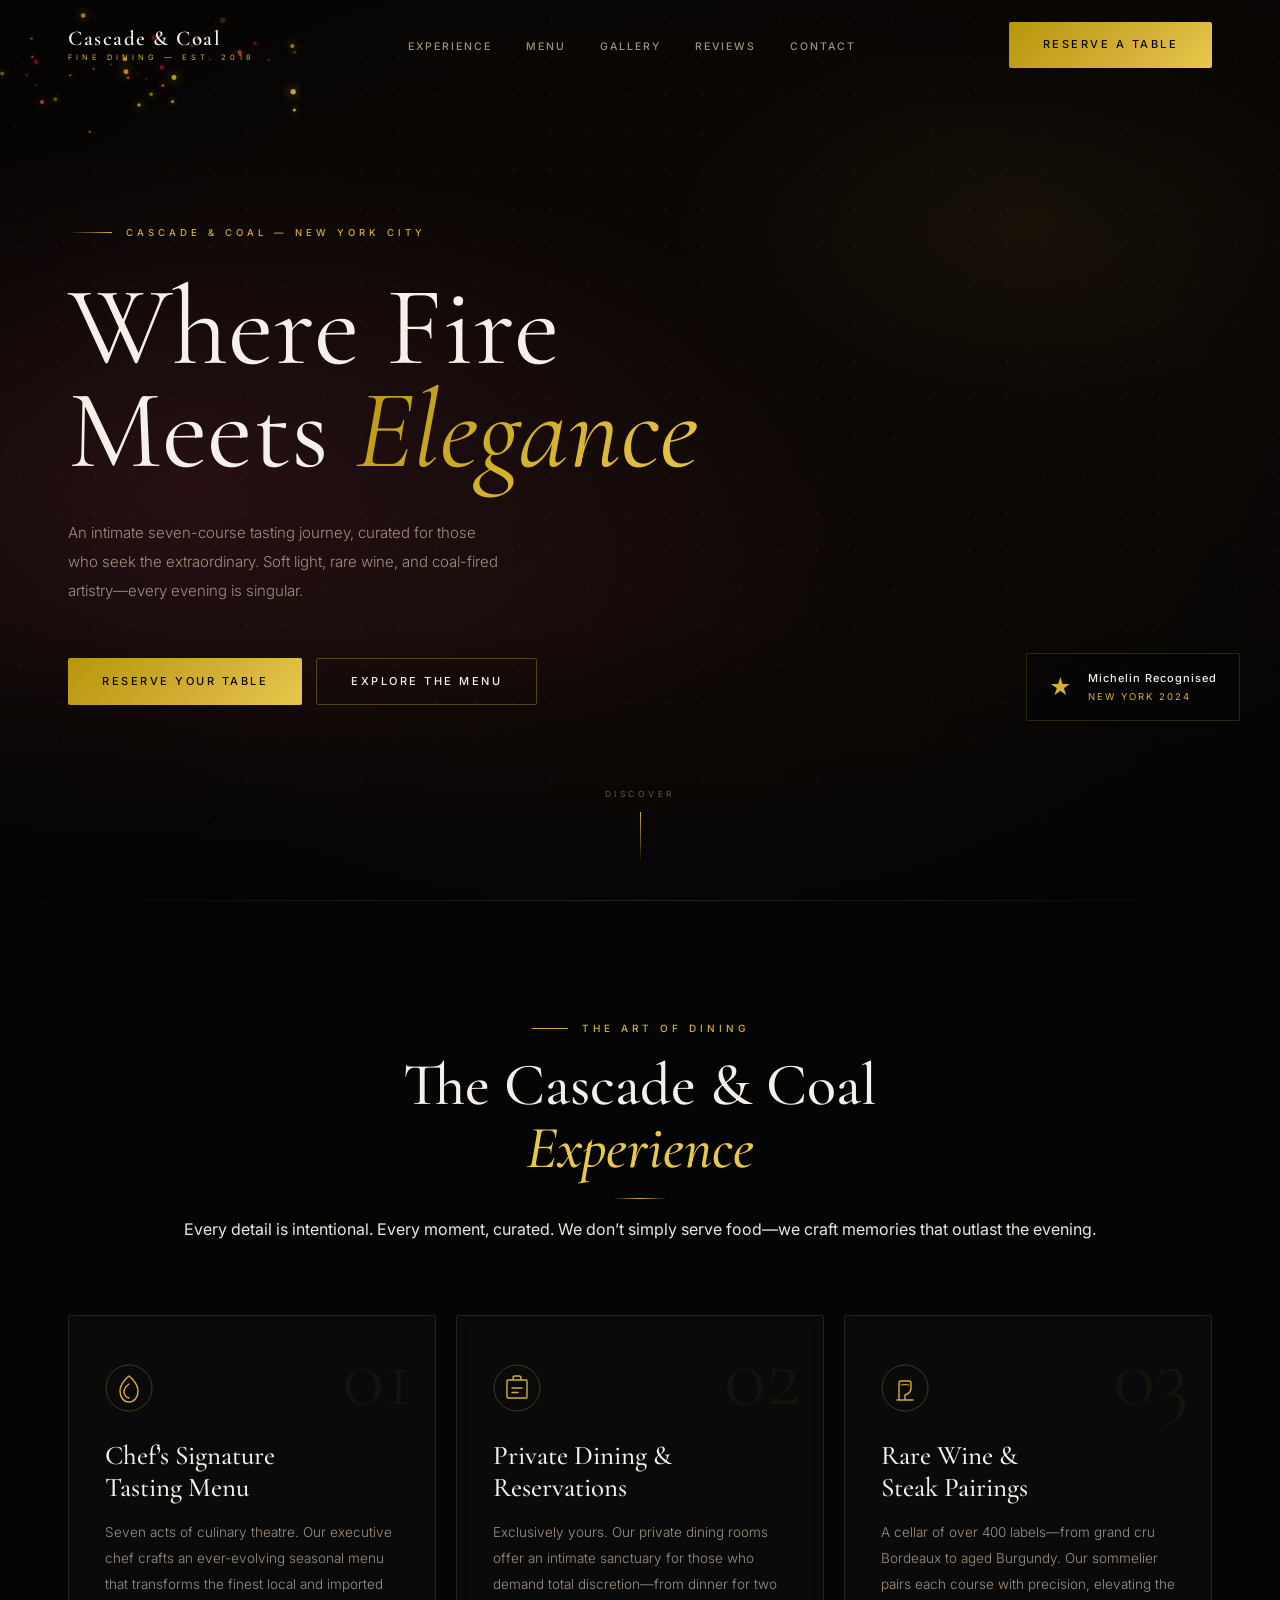
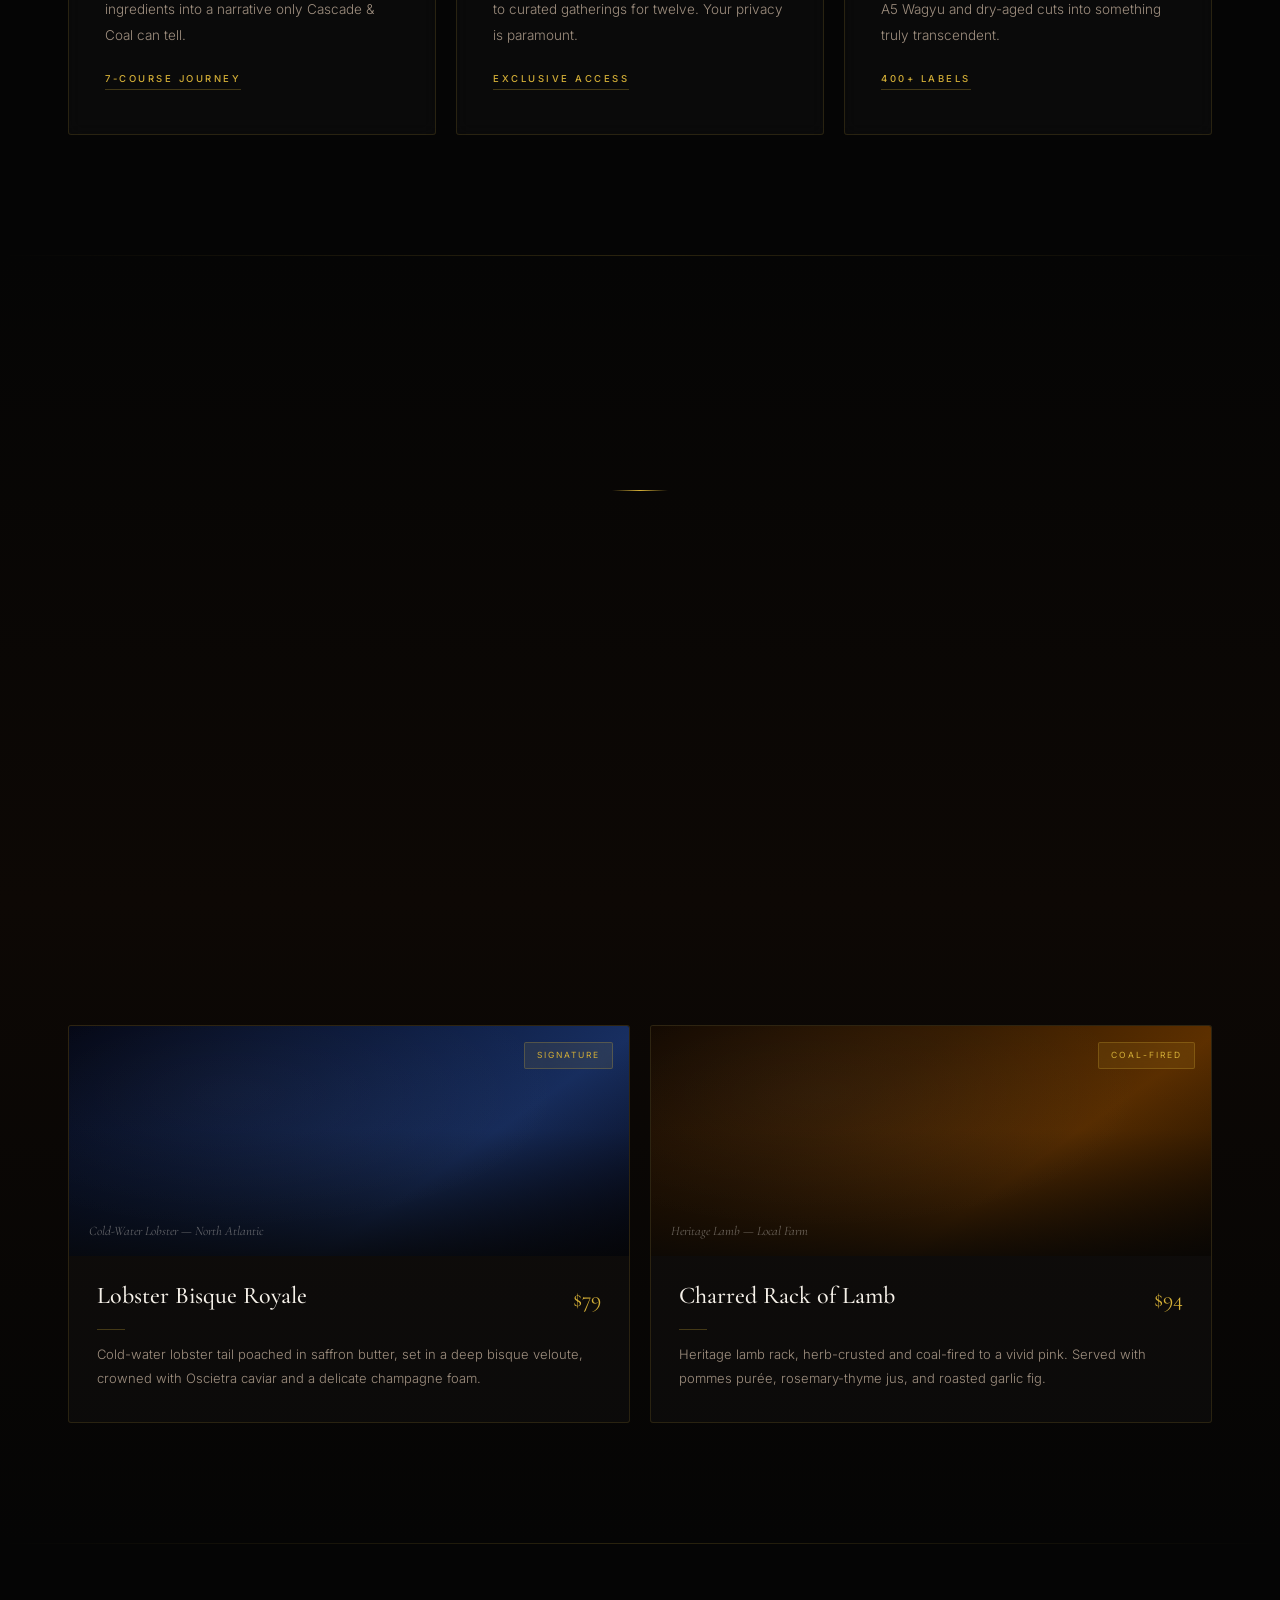
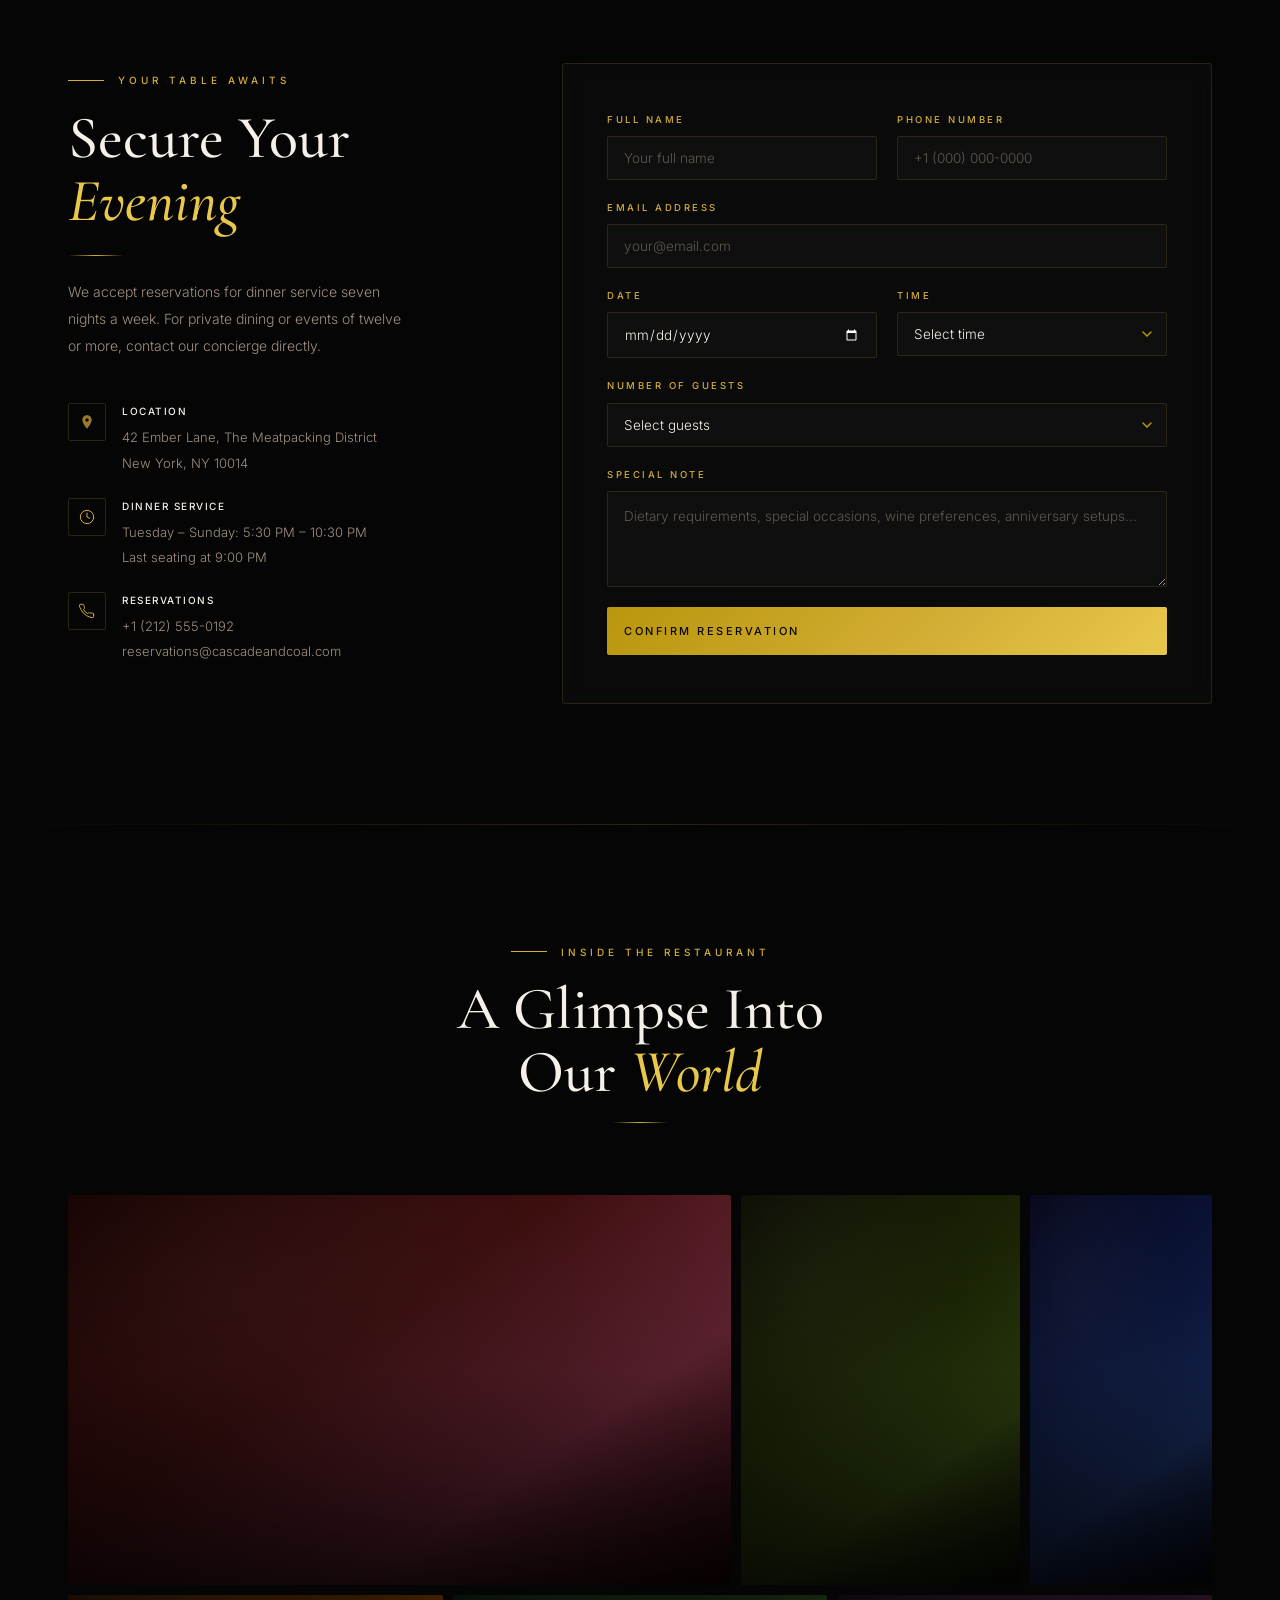
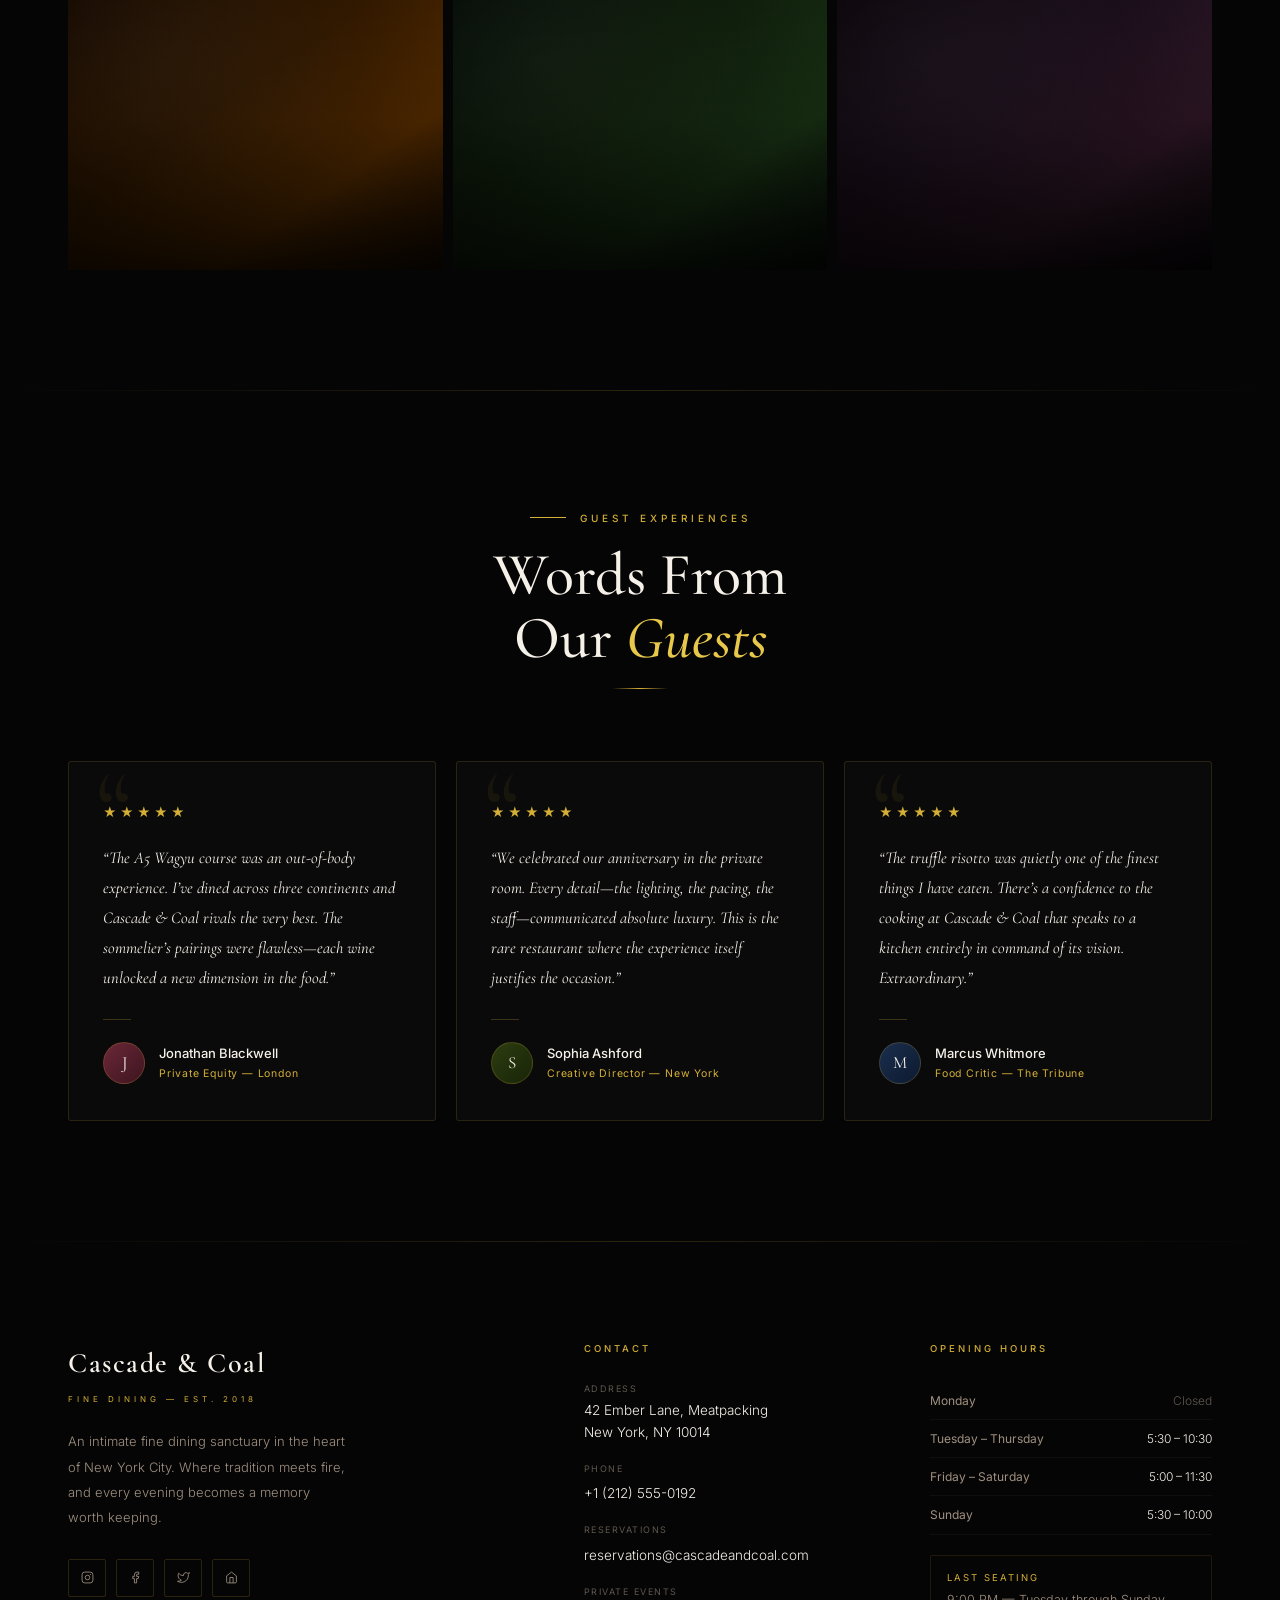
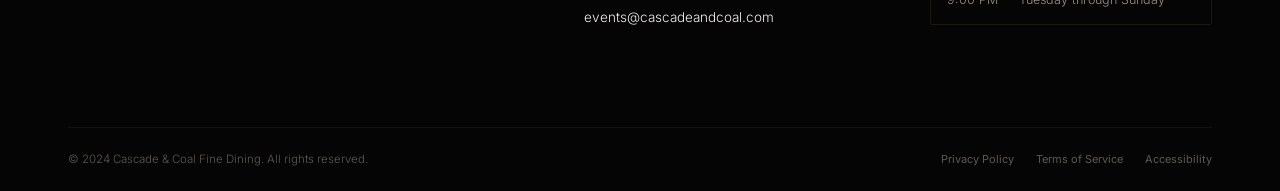
==== commit bd9efedc: "Fix min-date using local time instead of UTC toISOString() returns UTC, which shifts to the next day" ====
--- a/index.html
+++ b/index.html
@@ -2201,9 +2201,16 @@
     ------------------------------------------------------------------ */
     const form = document.getElementById('resForm');
 
-    // Set today as minimum date
+    // Set today as minimum date using local time components (not UTC) so users
+    // in negative UTC offsets don't get bumped to tomorrow during evening hours.
     const dateEl = document.getElementById('f-date');
-    dateEl.min = new Date().toISOString().split('T')[0];
+    (function () {
+        const now = new Date();
+        const yyyy = now.getFullYear();
+        const mm   = String(now.getMonth() + 1).padStart(2, '0');
+        const dd   = String(now.getDate()).padStart(2, '0');
+        dateEl.min = `${yyyy}-${mm}-${dd}`;
+    })();
 
     // Clear error on interaction
     ['f-name','f-phone','f-email','f-date','f-time','f-guests'].forEach(id => {
